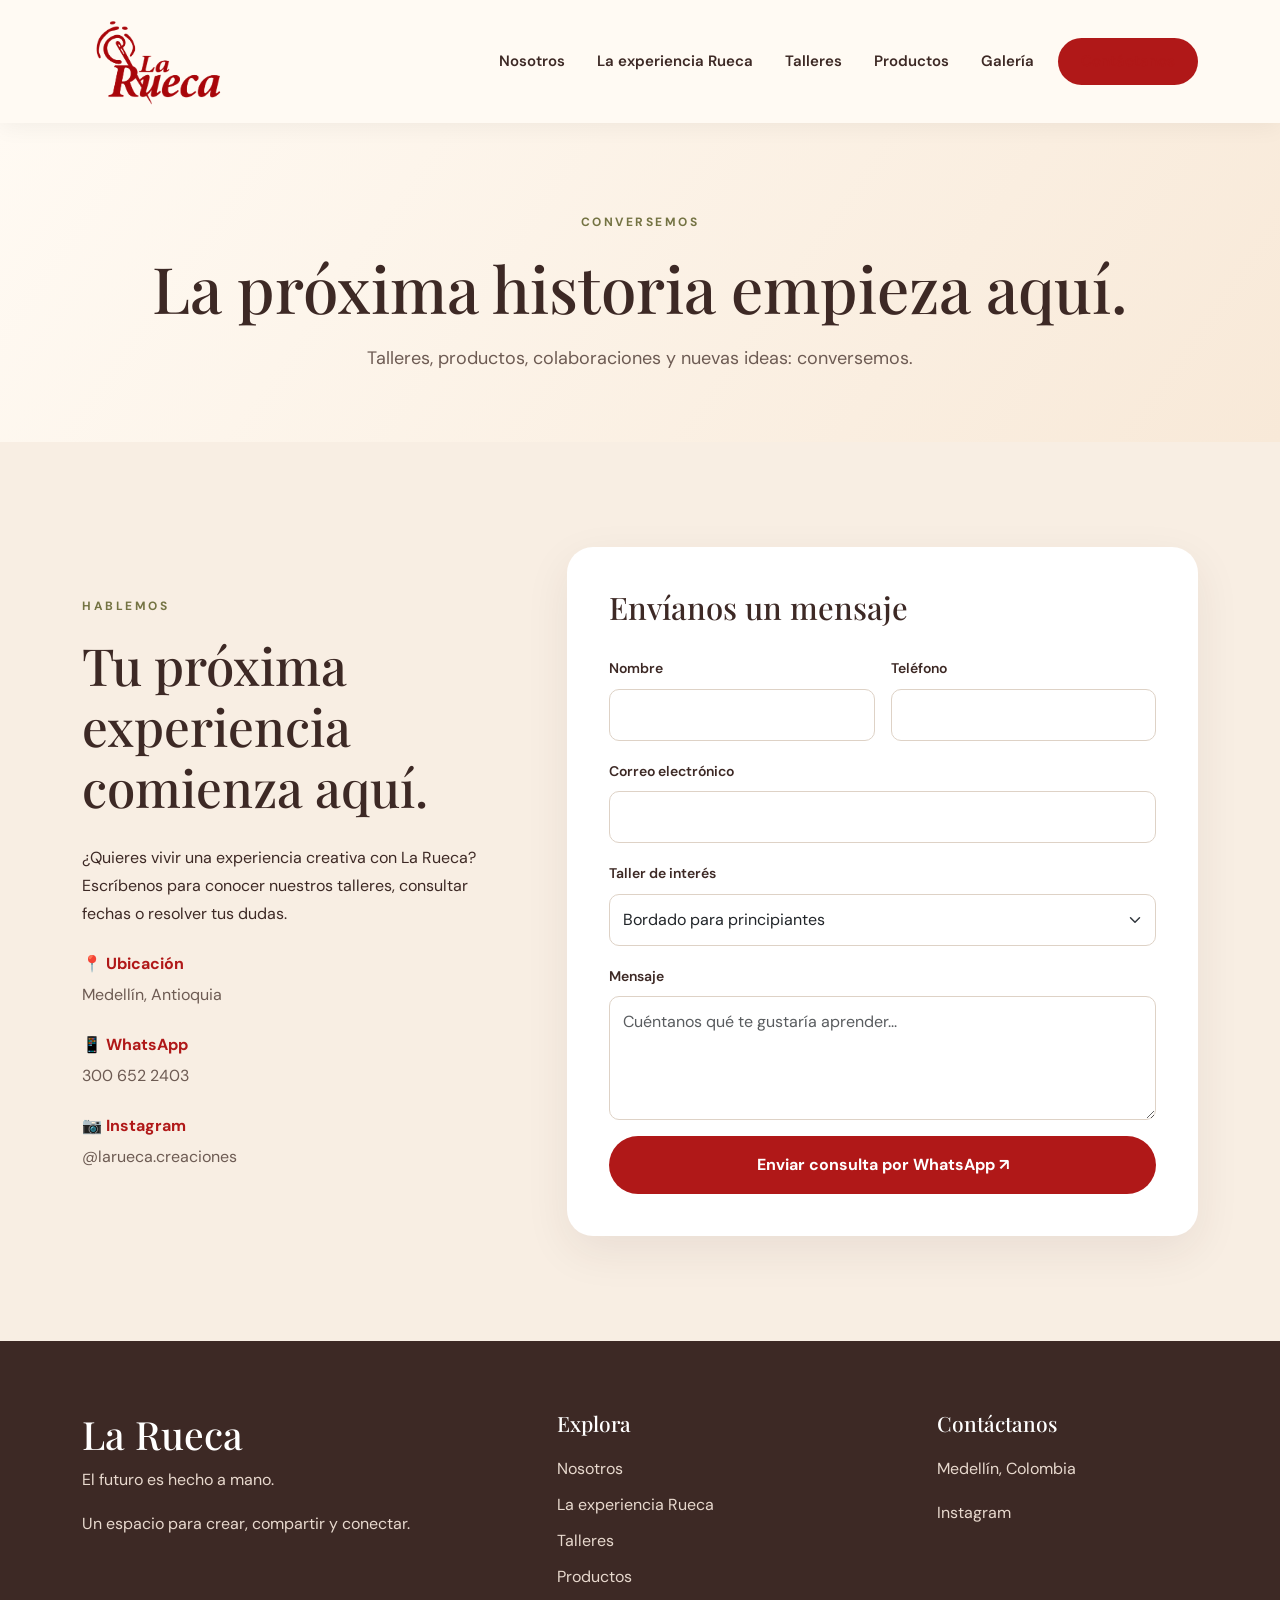
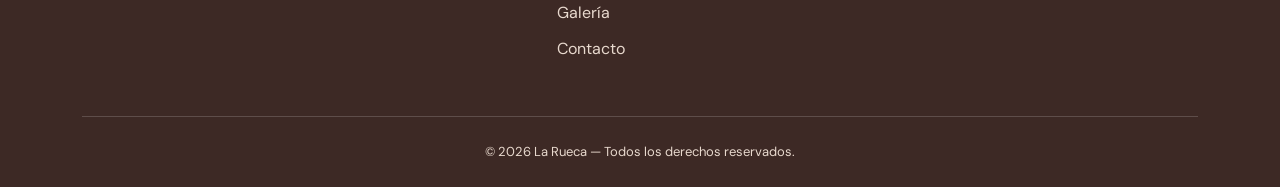
==== contacto.html @ 6c9e0514 "Crear estructura multipagina de La Rueca" ====
<!DOCTYPE html>
<html lang="es"><head><meta charset="UTF-8"><meta name="viewport" content="width=device-width, initial-scale=1.0"><meta name="description" content="Habla con La Rueca por WhatsApp o consulta talleres, encargos y alianzas."><title>La Rueca | Contacto</title><link href="https://cdn.jsdelivr.net/npm/bootstrap@5.3.3/dist/css/bootstrap.min.css" rel="stylesheet"><link href="https://fonts.googleapis.com/css2?family=DM+Sans:wght@400;500;600;700&family=Playfair+Display:wght@500;600;700&display=swap" rel="stylesheet"><link rel="stylesheet" href="css/estilos.css?v=7"></head><body><nav class="navbar navbar-expand-lg navbar-light sticky-top">
<div class="container">
<a class="navbar-brand" href="index.html">
<img alt="La Rueca" class="logo" src="img/logo-la-rueca.png"/>
</a>
<button aria-controls="menuPrincipal" aria-expanded="false" aria-label="Abrir menú" class="navbar-toggler" data-bs-target="#menuPrincipal" data-bs-toggle="collapse" type="button">
<span class="navbar-toggler-icon"></span>
</button>
<div class="collapse navbar-collapse" id="menuPrincipal">
<ul class="navbar-nav ms-auto align-items-lg-center gap-lg-3">
<li class="nav-item"><a class="nav-link" href="nosotros.html">Nosotros</a></li>
<li class="nav-item"><a class="nav-link" href="experiencia.html">La experiencia Rueca</a></li>
<li class="nav-item"><a class="nav-link" href="talleres.html">Talleres</a></li>
<li class="nav-item"><a class="nav-link" href="productos.html">Productos</a></li><li class="nav-item"><a class="nav-link" href="galeria.html">Galería</a></li>
<li class="nav-item"><a aria-current="page" class="nav-link btn-menu" href="contacto.html">Contáctanos</a></li>
</ul>
</div>
</div>
</nav><main><section class="pagina-hero"><div class="container"><span class="etiqueta">CONVERSEMOS</span><h1>La próxima historia empieza aquí.</h1><p>Talleres, productos, colaboraciones y nuevas ideas: conversemos.</p></div></section><section class="seccion fondo-crema" id="contacto">
<div class="container">
<div class="row g-5 align-items-center">
<div class="col-lg-5">
<span class="etiqueta">HABLEMOS</span>
<h2 class="titulo-seccion">Tu próxima experiencia comienza aquí.</h2>
<p>
              ¿Quieres vivir una experiencia creativa con La Rueca?
              Escríbenos para conocer nuestros talleres,
              consultar fechas o resolver tus dudas.
            </p>
<div class="detalle-contacto">
<strong>📍 Ubicación</strong>
<span>Medellín, Antioquia</span>
</div>
<div class="detalle-contacto">
<strong>📱 WhatsApp</strong>
<span>300 652 2403</span>
</div>
<div class="detalle-contacto">
<strong>📷 Instagram</strong>
<a href="https://www.instagram.com/larueca.creaciones/" rel="noopener noreferrer" target="_blank">
                @larueca.creaciones
              </a>
</div>
</div>
<div class="col-lg-7">
<div class="tarjeta-contacto">
<h3>Envíanos un mensaje</h3>
<form id="formulario-contacto">
<div class="row g-3">
<div class="col-md-6">
<label class="form-label" for="nombre">Nombre</label>
<input class="form-control" id="nombre" required="" type="text"/>
</div>
<div class="col-md-6">
<label class="form-label" for="telefono">Teléfono</label>
<input class="form-control" id="telefono" required="" type="tel"/>
</div>
<div class="col-12">
<label class="form-label" for="correo">Correo electrónico</label>
<input class="form-control" id="correo" type="email"/>
</div>
<div class="col-12">
<label class="form-label" for="servicio">Taller de interés</label>
<select class="form-select" id="servicio">
<option>Bordado para principiantes</option><option>Alianza con espacio cultural</option><option>Encargo personalizado</option><option>Consulta de productos</option>
<option>Bordado floral</option>
<option>Personalización de prendas</option>
<option>Taller creativo entre amigas</option>
<option>Taller privado</option>
<option>Talleres para empresas</option>
</select>
</div>
<div class="col-12">
<label class="form-label" for="mensaje">Mensaje</label>
<textarea class="form-control" id="mensaje" placeholder="Cuéntanos qué te gustaría aprender..." rows="4"></textarea>
</div>
<div class="col-12">
<button class="boton w-100" type="submit">
                      Enviar consulta por WhatsApp ↗
                    </button>
</div>
</div>
</form>
</div>
</div>
</div>
</div>
</section></main><footer class="pie-pagina">
<div class="container">
<div class="row g-4 align-items-start">
<div class="col-md-5">
<h3>La Rueca</h3>
<p>El futuro es hecho a mano.</p>
<p>Un espacio para crear, compartir y conectar.</p>
</div>
<div class="col-md-4">
<h4>Explora</h4>
<a href="nosotros.html">Nosotros</a>
<a href="experiencia.html">La experiencia Rueca</a>
<a href="talleres.html">Talleres</a>
<a href="productos.html">Productos</a>
<a href="galeria.html">Galería</a>
<a href="contacto.html">Contacto</a>
</div>
<div class="col-md-3">
<h4>Contáctanos</h4>
<p>Medellín, Colombia</p>
<a href="https://www.instagram.com/larueca.creaciones/" rel="noopener noreferrer" target="_blank">Instagram</a>
</div>
</div>
<div class="footer-inferior">
        © 2026 La Rueca — Todos los derechos reservados.
      </div>
</div>
</footer><script src="https://cdn.jsdelivr.net/npm/bootstrap@5.3.3/dist/js/bootstrap.bundle.min.js"></script><script src="js/main.js"></script><script src="jv/eventos.js"></script></body></html>
---- css/estilos.css ----
/* =====================================
   LA RUECA
===================================== */

:root {
  --rojo: #b01818;
  --crema: #f4e2ca;
  --oliva: #747343;
  --fondo: #fffaf3;
  --texto: #3d2925;
  --blanco: #ffffff;
  --borde: #eadfd4;
  --sombra: 0 15px 45px rgba(61,41,37,.08);
}

* { box-sizing: border-box; }

html {
  scroll-behavior: smooth;
  scroll-padding-top: 100px;
}

body {
  margin: 0;
  background: var(--fondo);
  color: var(--texto);
  font-family: 'DM Sans', sans-serif;
  line-height: 1.75;
}

h1, h2, h3, h4 {
  font-family: 'Playfair Display', Georgia, serif;
}

img {
  max-width: 100%;
  height: auto;
}

a { text-decoration: none; }

.seccion { padding: 105px 0; }
.fondo-crema { background: #f8eee3; }

.etiqueta {
  display: inline-block;
  margin-bottom: 18px;
  color: var(--oliva);
  font-size: 12px;
  font-weight: 700;
  letter-spacing: 2.5px;
}

.titulo-seccion {
  color: var(--texto);
  font-size: clamp(34px, 4vw, 52px);
  line-height: 1.2;
  margin-bottom: 25px;
}

.encabezado-seccion {
  max-width: 700px;
  margin: 0 auto 55px;
}

.encabezado-seccion p {
  color: #74665c;
  font-size: 17px;
}

/* MENÚ */

.navbar {
  background: rgba(255,250,243,.97);
  backdrop-filter: blur(15px);
  box-shadow: 0 4px 22px rgba(0,0,0,.05);
  padding: 13px 0;
}

.logo { width: 145px; }

.navbar .nav-link {
  font-size: 15px;
  font-weight: 600;
  color: var(--texto);
}

.navbar .nav-link:hover {
  color: var(--rojo);
}

.navbar .btn-menu {
  background: var(--rojo);
  color: white;
  border-radius: 50px;
  padding: 10px 23px !important;
  text-align: center;
}

.navbar .btn-menu:hover {
  background: var(--oliva);
  color: white;
}

/* BOTONES */

.boton {
  display: inline-block;
  border: none;
  background: var(--rojo);
  color: white;
  font-weight: 700;
  padding: 15px 29px;
  border-radius: 50px;
  cursor: pointer;
  transition: .3s ease;
}

.boton:hover {
  background: var(--oliva);
  color: white;
  transform: translateY(-3px);
  box-shadow: var(--sombra);
}

.boton-secundario {
  display: inline-block;
  border: 1px solid var(--rojo);
  color: var(--rojo);
  border-radius: 50px;
  padding: 14px 28px;
  font-weight: 700;
  transition: .3s ease;
}

.boton-secundario:hover {
  background: var(--rojo);
  color: white;
}

/* PORTADA */

.hero {
  padding: 85px 0 100px;
  min-height: 650px;
  background: linear-gradient(125deg, #fffaf3, #f8e9d8);
  overflow: hidden;
}

.hero h1 {
  font-size: clamp(46px, 5.5vw, 76px);
  font-weight: 700;
  line-height: 1.1;
  margin-bottom: 23px;
}

.hero h1 em {
  color: var(--rojo);
  font-style: normal;
}

.hero h2 {
  color: #8f1d2c;
  font-family: 'DM Sans', sans-serif;
  font-size: 21px;
  font-weight: 700;
  margin-bottom: 22px;
}

.hero .descripcion {
  max-width: 540px;
  font-size: 18px;
  color: #6d5b53;
  margin-bottom: 32px;
}

.hero-foto { position: relative; }

.hero-foto > img {
  width: 100%;
  height: 490px;
  object-fit: cover;
  border-radius: 40px 130px 40px 40px;
  box-shadow: var(--sombra);
}

/* Sello flotante elegante */

.sello-flotante {
  position: absolute;
  bottom: 25px;
  left: -25px;
  background: white;
  display: flex;
  align-items: center;
  gap: 10px;
  border-radius: 18px;
  padding: 14px 22px;
  box-shadow: 0 10px 30px rgba(61, 41, 37, 0.12);
}

/* Aguja original de La Rueca */

.sello-flotante .aguja-logo {
  width: 54px;
  height: 54px;
  object-fit: contain;
  flex-shrink: 0;
}

/* Textos */

.sello-flotante strong {
  display: block;
  font-size: 15px;
  font-weight: 600;
  color: #3d2925;
}

.sello-flotante small {
  display: block;
  font-size: 12px;
  color: #887b70;
  margin-top: 2px;
}

/* NOSOTROS */

.nosotros { background: white; }

.imagen-seccion img {
  width: 100%;
  height: 520px;
  object-fit: cover;
  border-radius: 30px;
  box-shadow: var(--sombra);
}

.nosotros p {
  color: #6d5b53;
  font-size: 16px;
  margin-bottom: 16px;
}

/* SERVICIOS - MEDICLOUD */

.tarjeta-servicio {
  background: white;
  padding: 42px 32px;
  border-radius: 24px;
  border: 1px solid var(--borde);
  box-shadow: 0 6px 25px rgba(61,41,37,.035);
  height: 100%;
  transition: .3s ease;
}

.tarjeta-servicio:hover {
  transform: translateY(-8px);
  box-shadow: var(--sombra);
}

.icono-servicio {
  display: flex;
  align-items: center;
  justify-content: center;
  width: 85px;
  height: 85px;
  border-radius: 22px;
  background: #f8eee3;
  font-size: 39px;
  margin-bottom: 28px;
}

.tarjeta-servicio h3 {
  font-size: 27px;
  margin-bottom: 18px;
  color: var(--texto);
}

.tarjeta-servicio p {
  color: #74665c;
  margin: 0;
}

/* TALLERES - TARJETAS */

.tarjeta-taller {
  overflow: hidden;
  background: white;
  border-radius: 22px;
  border: 1px solid var(--borde);
  height: 100%;
  box-shadow: 0 7px 25px rgba(61,41,37,.06);
  transition: .3s ease;
}

.tarjeta-taller:hover {
  transform: translateY(-7px);
  box-shadow: var(--sombra);
}

.tarjeta-taller > img {
  width: 100%;
  height: 235px;
  object-fit: cover;
  transition: transform .45s ease;
}

.tarjeta-taller:hover > img {
  transform: scale(1.045);
}

.tarjeta-cuerpo { padding: 27px; }

.tipo-taller {
  color: var(--oliva);
  font-size: 11px;
  font-weight: 700;
  letter-spacing: 2px;
}

.tarjeta-cuerpo h3 {
  font-size: 25px;
  line-height: 1.3;
  margin-top: 12px;
}

.tarjeta-cuerpo p {
  color: #786c62;
  min-height: 80px;
}

.tarjeta-cuerpo a {
  color: var(--rojo);
  font-weight: 700;
}

.tarjeta-cuerpo a:hover {
  color: var(--oliva);
}

/* UPCOMING EVENTS - TIYA */

.eventos-contenedor {
  max-width: 1000px;
  margin: auto;
}

.evento {
  display: grid;
  grid-template-columns: 110px 170px 1fr auto;
  align-items: center;
  gap: 25px;
  padding: 22px;
  margin-bottom: 23px;
  background: white;
  border-radius: 22px;
  box-shadow: 0 7px 25px rgba(61,41,37,.06);
  border: 1px solid var(--borde);
  transition: .3s ease;
}

.evento:hover {
  transform: translateY(-4px);
  box-shadow: var(--sombra);
}

.evento-fecha {
  background: var(--rojo);
  color: white;
  border-radius: 17px;
  text-align: center;
  padding: 15px 8px;
}

.evento-dia {
  display: block;
  font-size: 36px;
  font-weight: 700;
  line-height: 1.2;
}

.evento-mes {
  font-size: 13px;
  font-weight: 700;
  letter-spacing: 1px;
  text-transform: uppercase;
}

.evento-imagen {
  width: 170px;
  height: 130px;
  object-fit: cover;
  border-radius: 15px;
}

.evento-detalles h3 {
  font-size: 25px;
  margin-bottom: 10px;
}

.evento-detalles p {
  color: #786c62;
  margin: 0;
  font-size: 14px;
}

.evento-etiqueta {
  display: inline-block;
  background: #f4e2ca;
  color: var(--texto);
  border-radius: 30px;
  font-size: 11px;
  font-weight: 700;
  padding: 5px 12px;
  margin-bottom: 9px;
}

.evento-boton { white-space: nowrap; }

.sin-eventos {
  padding: 55px 30px;
  border-radius: 22px;
  text-align: center;
  background: white;
  border: 1px solid var(--borde);
}

.sin-eventos h3 { font-size: 30px; }
.sin-eventos p { color: #786c62; }

/* CONTACTO */

.detalle-contacto {
  display: flex;
  flex-direction: column;
  margin: 22px 0;
  gap: 3px;
}

.detalle-contacto strong {
  color: var(--rojo);
}

.detalle-contacto span,
.detalle-contacto a {
  color: #6d5b53;
}

.tarjeta-contacto {
  padding: 42px;
  background: white;
  border-radius: 26px;
  box-shadow: var(--sombra);
}

.tarjeta-contacto h3 {
  font-size: 31px;
  margin-bottom: 28px;
}

.form-label {
  font-weight: 600;
  font-size: 14px;
}

.form-control,
.form-select {
  padding: 13px;
  border-radius: 10px;
  border: 1px solid #ded2c6;
}

.form-control:focus,
.form-select:focus {
  box-shadow: 0 0 0 3px rgba(116,115,67,.15);
  border-color: var(--oliva);
}

/* PIE DE PÁGINA */

.pie-pagina {
  padding: 70px 0 24px;
  background: var(--texto);
  color: white;
}

.pie-pagina h3 {
  font-size: 39px;
}

.pie-pagina h4 {
  font-size: 21px;
  margin-bottom: 18px;
}

.pie-pagina p,
.pie-pagina a {
  color: #e8d9ce;
}

.pie-pagina a {
  display: block;
  margin-bottom: 8px;
}

.pie-pagina a:hover {
  color: white;
}

.footer-inferior {
  border-top: 1px solid rgba(255,255,255,.17);
  margin-top: 45px;
  padding-top: 24px;
  text-align: center;
  color: #e8d9ce;
  font-size: 13px;
}

/* RESPONSIVE */

@media (max-width: 991px) {
  .seccion { padding: 70px 0; }
  .hero { padding: 65px 0; }
  .hero-foto > img { height: 400px; }
  .sello-flotante { left: 10px; }

  .evento {
    grid-template-columns: 95px 140px 1fr;
  }

  .evento-imagen {
    width: 140px;
    height: 110px;
  }

  .evento-boton {
    grid-column: 3;
    justify-self: start;
  }
}

@media (max-width: 767px) {
  .seccion { padding: 55px 0; }

  .hero h1 { font-size: 45px; }
  .hero-foto > img { height: 340px; }

  .imagen-seccion img { height: 350px; }

  .evento {
    grid-template-columns: 85px 1fr;
    gap: 15px;
  }

  .evento-fecha {
    align-self: start;
  }

  .evento-imagen {
    width: 100%;
    height: 155px;
  }

  .evento-detalles,
  .evento-boton {
    grid-column: 1 / -1;
  }
  .tarjeta-contacto { padding: 25px; }
}

@media (prefers-reduced-motion: reduce) {
  *, *::before, *::after {
    scroll-behavior: auto !important;
    transition-duration: .01ms !important;
  }
}

/* ==========================================
   GALERÍA PREMIUM - LA RUECA
   Imagen central y fotos laterales visibles
========================================== */

.galeria-premium {
  width: 100%;
  max-width: 1120px;
  margin: 0 auto;
}

.galeria-premium .galeria-swiper {
  width: 100%;
  overflow: hidden;
  padding: 24px 0 40px;
}

.galeria-premium .galeria-swiper .swiper-slide {
  height: 390px;
  background: #f4e2ca;
  border-radius: 24px;
  overflow: hidden;
  opacity: .55;
  transform: scale(.88);
  transition: transform .55s ease, opacity .55s ease, box-shadow .55s ease;
}

.galeria-premium .galeria-swiper .swiper-slide img {
  display: block;
  width: 100%;
  height: 100%;
  object-fit: cover;
}

.galeria-premium .galeria-swiper .swiper-slide-active {
  opacity: 1;
  transform: scale(1);
  box-shadow: 0 15px 36px rgba(61,41,37,.15);
}

.galeria-premium .galeria-swiper .swiper-slide-prev,
.galeria-premium .galeria-swiper .swiper-slide-next {
  opacity: .7;
}

.galeria-premium .galeria-controles {
  display: flex;
  align-items: center;
  justify-content: center;
  gap: 20px;
  width: 100%;
  margin-top: 4px;
}

.galeria-premium .galeria-anterior,
.galeria-premium .galeria-siguiente {
  appearance: none;
  display: inline-flex;
  justify-content: center;
  align-items: center;
  width: 48px;
  height: 48px;
  padding: 0;
  flex-shrink: 0;
  border: 1px solid #eadfd4;
  border-radius: 50%;
  background: #fff;
  color: #b01818;
  font-family: inherit;
  font-size: 24px;
  line-height: 1;
  cursor: pointer;
  box-shadow: 0 5px 18px rgba(61,41,37,.08);
  transition: background .25s ease, color .25s ease, transform .25s ease;
}

.galeria-premium .galeria-anterior:hover,
.galeria-premium .galeria-siguiente:hover {
  color: #fff;
  background: #b01818;
  transform: translateY(-2px);
}

.galeria-premium .galeria-anterior:focus-visible,
.galeria-premium .galeria-siguiente:focus-visible {
  outline: 3px solid #b01818;
  outline-offset: 3px;
}

.galeria-premium .galeria-paginacion {
  position: static;
  display: flex;
  justify-content: center;
  align-items: center;
  gap: 6px;
  width: auto !important;
  margin: 0;
}

.galeria-premium .galeria-paginacion .swiper-pagination-bullet {
  width: 8px;
  height: 8px;
  margin: 0 !important;
  border-radius: 50%;
  background: #b01818;
  opacity: .3;
  transition: width .3s ease, opacity .3s ease;
}

.galeria-premium .galeria-paginacion .swiper-pagination-bullet-active {
  width: 24px;
  border-radius: 10px;
  opacity: 1;
}

@media (max-width: 991px) {
  .galeria-premium .galeria-swiper .swiper-slide { height: 330px; }
}

@media (max-width: 576px) {
  .galeria-premium .galeria-swiper .swiper-slide {
    height: 275px;
    border-radius: 18px;
  }
  .galeria-premium .galeria-swiper { padding: 16px 0 26px; }
  .galeria-premium .galeria-controles { gap: 14px; }
  .galeria-premium .galeria-anterior,
  .galeria-premium .galeria-siguiente { width: 42px; height: 42px; }
}

@media (prefers-reduced-motion: reduce) {
  .galeria-premium .galeria-swiper .swiper-slide { transition: none; }
}


/* LA RUECA 2.0 — páginas interiores: sin reemplazar estilos existentes */
.pagina-hero{padding:84px 0 68px;background:linear-gradient(125deg,#fffaf3,#f8e9d8);text-align:center;}
.pagina-hero h1{font-size:clamp(40px,5vw,66px);line-height:1.15;color:var(--texto);margin-bottom:18px;}
.pagina-hero p{max-width:730px;margin:0 auto;color:#6d5b53;font-size:18px;}
.navbar .nav-link[aria-current="page"]{color:var(--rojo);text-decoration:underline;text-underline-offset:7px;}
.accordion-button:not(.collapsed){background:#f8eee3;color:#3d2925;}
.accordion-button:focus{box-shadow:0 0 0 3px rgba(176,24,24,.18);}
:focus-visible{outline:3px solid #8f1d2c;outline-offset:3px;}
@media(max-width:767px){.pagina-hero{padding:56px 0 48px}.pagina-hero p{font-size:16px}}

/* Navegación La Rueca — siete páginas */
@media (min-width: 992px) and (max-width: 1199px) {
 .navbar .nav-link {font-size: 13px;}
 .navbar .btn-menu {padding: 9px 14px !important;}
 .navbar .navbar-nav {gap: .35rem !important;}
}
@media (max-width: 991px) {
 .navbar .navbar-nav {align-items: stretch !important; padding: 12px 0;}
 .navbar .nav-link {padding: 11px 12px;}
}
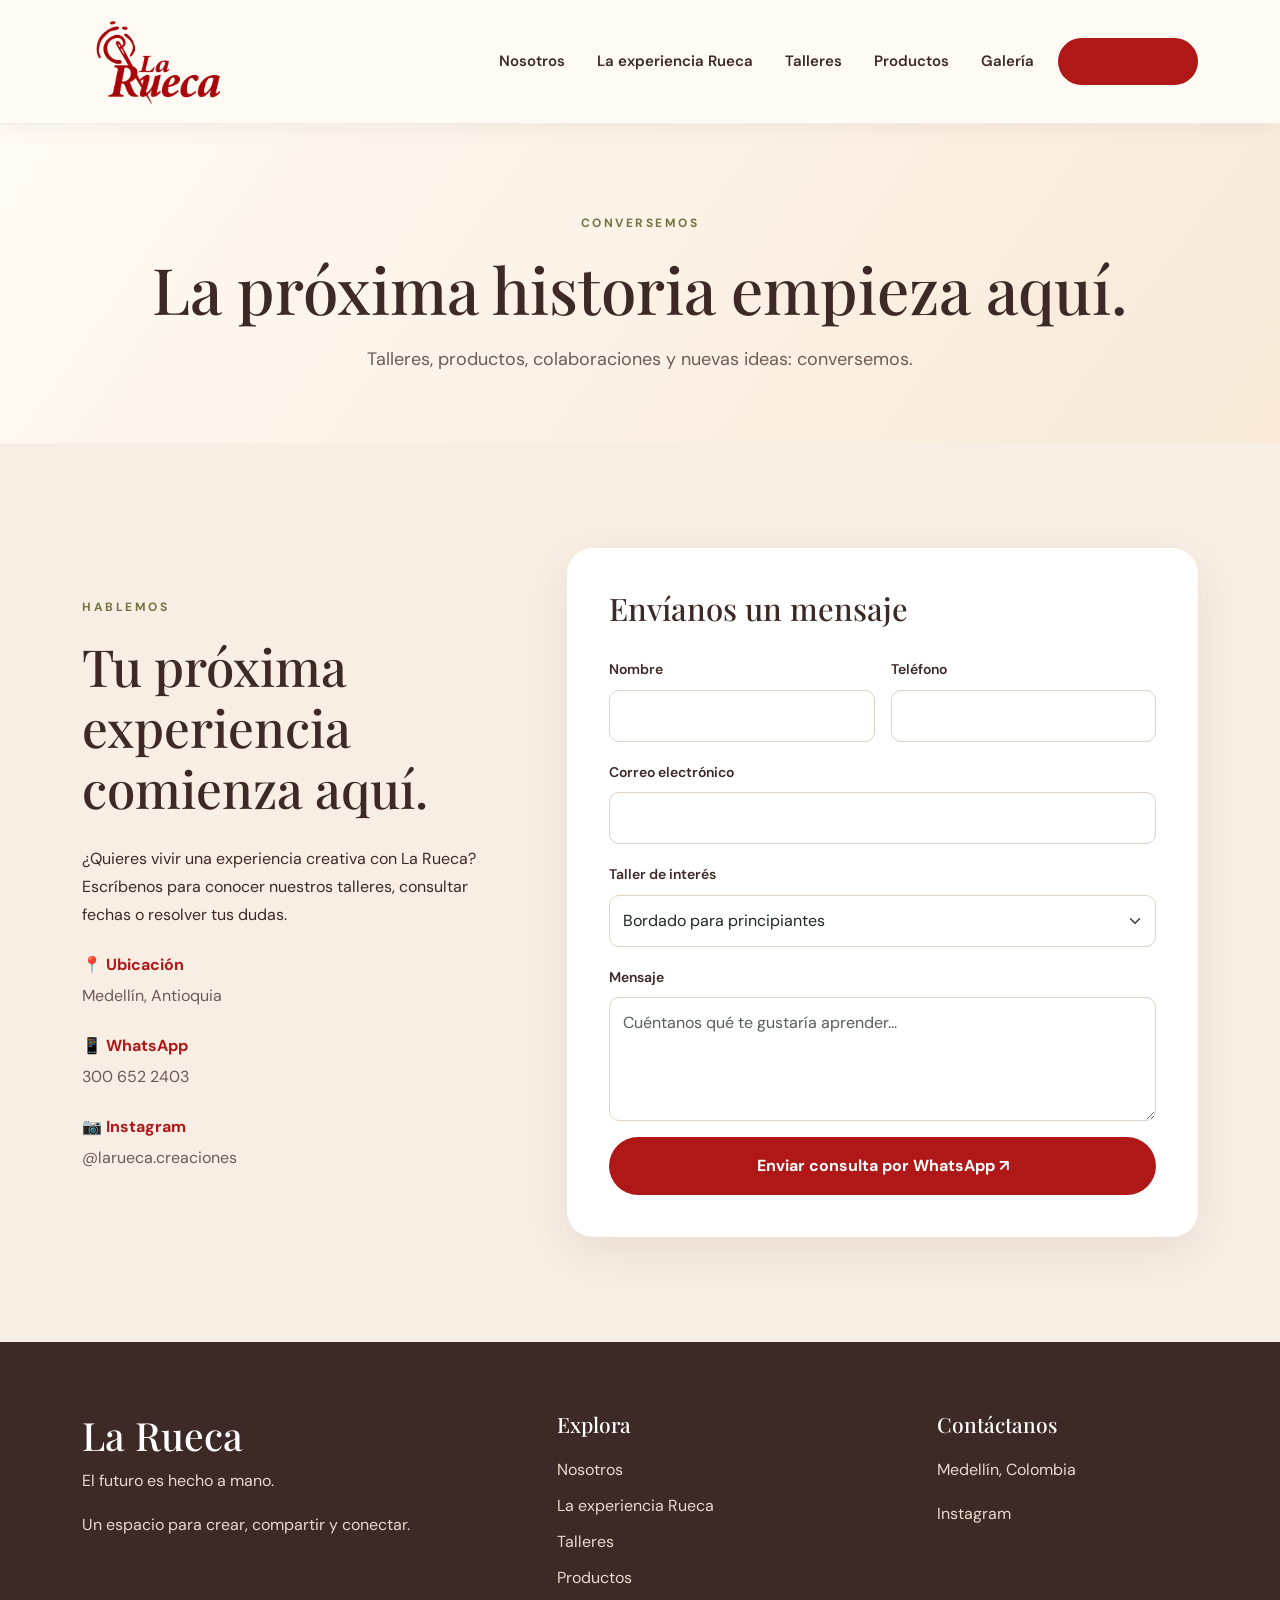
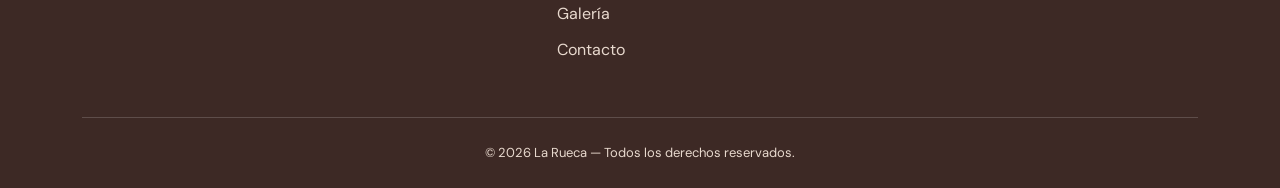
==== commit f1730dd4: "Refinar diseno y contenido de La Rueca" ====
--- a/contacto.html
+++ b/contacto.html
@@ -1,5 +1,5 @@
 <!DOCTYPE html>
-<html lang="es"><head><meta charset="UTF-8"><meta name="viewport" content="width=device-width, initial-scale=1.0"><meta name="description" content="Habla con La Rueca por WhatsApp o consulta talleres, encargos y alianzas."><title>La Rueca | Contacto</title><link href="https://cdn.jsdelivr.net/npm/bootstrap@5.3.3/dist/css/bootstrap.min.css" rel="stylesheet"><link href="https://fonts.googleapis.com/css2?family=DM+Sans:wght@400;500;600;700&family=Playfair+Display:wght@500;600;700&display=swap" rel="stylesheet"><link rel="stylesheet" href="css/estilos.css?v=7"></head><body><nav class="navbar navbar-expand-lg navbar-light sticky-top">
+<html lang="es"><head><meta charset="UTF-8"><meta name="viewport" content="width=device-width, initial-scale=1.0"><meta name="description" content="Habla con La Rueca por WhatsApp o consulta talleres, encargos y alianzas."><title>La Rueca | Contacto</title><link href="https://cdn.jsdelivr.net/npm/bootstrap@5.3.3/dist/css/bootstrap.min.css" rel="stylesheet"><link href="https://fonts.googleapis.com/css2?family=DM+Sans:wght@400;500;600;700&family=Playfair+Display:wght@500;600;700&display=swap" rel="stylesheet"><link rel="stylesheet" href="css/estilos.css?v=9"></head><body><nav class="navbar navbar-expand-lg navbar-light sticky-top">
 <div class="container">
 <a class="navbar-brand" href="index.html">
 <img alt="La Rueca" class="logo" src="img/logo-la-rueca.png"/>
--- a/css/estilos.css
+++ b/css/estilos.css
@@ -731,3 +731,92 @@
  .navbar .navbar-nav {align-items: stretch !important; padding: 12px 0;}
  .navbar .nav-link {padding: 11px 12px;}
 }
+
+
+/* =========================================================
+   LA RUECA 2.0 — INICIO PREMIUM | ETAPA 2
+   Mejora progresiva sin eliminar componentes anteriores.
+========================================================= */
+:root {
+  --vino: #8f1d2c;
+  --beige-suave: #f8eee3;
+  --sombra-premium: 0 20px 55px rgba(61,41,37,.10);
+}
+body { -webkit-font-smoothing: antialiased; }
+.navbar { border-bottom: 1px solid rgba(61,41,37,.06); }
+.navbar .nav-link { transition: color .2s ease; }
+.hero { position:relative; background: radial-gradient(ellipse at 94% 5%,rgba(244,226,202,.8),transparent 45%),linear-gradient(115deg,#fffaf3 24%,#f7e9db 100%); }
+.hero::before { content:""; position:absolute; left:0; top:18%; height:140px; width:6px; background:var(--vino); border-radius:0 9px 9px 0; opacity:.65; }
+.hero .etiqueta { color: var(--vino); }
+.hero h1 { letter-spacing: -.035em; max-width: 700px; }
+.hero h1 em { color:var(--vino); }
+.hero-foto > img { border-radius: 130px 28px 130px 28px; object-position:center; }
+.hero-foto::before { content:""; position:absolute; inset:22px -16px -16px 22px; border:1px solid rgba(143,29,44,.23); border-radius:130px 28px 130px 28px; z-index:0; pointer-events:none; }
+.hero-foto > img { position:relative; z-index:1; }
+.sello-flotante { z-index:2; border:1px solid rgba(61,41,37,.05); }
+.caminos-rueca { background:#fff; border-bottom:1px solid var(--borde); }
+.caminos-grid { display:grid; grid-template-columns:1.2fr 1fr 1fr; align-items:stretch; gap:0; }
+.caminos-intro { padding:32px 25px 32px 0; display:flex; flex-direction:column; justify-content:center; }
+.caminos-intro .etiqueta { margin-bottom:8px; font-size:10px; }
+.caminos-intro h2 {font-size:clamp(22px,2vw,30px);line-height:1.22;margin:0;}
+.caminos-intro h2 em {font-style:italic;color:var(--vino);}
+.camino-enlace {display:flex;align-items:center;gap:13px;padding:30px 20px;border-left:1px solid var(--borde);color:var(--texto);transition:background .25s ease;}
+.camino-enlace:hover {background:#fcf5ed;color:var(--texto);}
+.camino-icono {display:grid;place-items:center;flex:0 0 50px;width:50px;height:50px;border-radius:15px;background:#f8eee3;font-size:24px;}
+.camino-enlace strong {display:block;font-size:15px;line-height:1.3;}
+.camino-enlace small {display:block;color:#7d6b60;font-size:12px;margin-top:4px;line-height:1.5;}
+.camino-flecha {margin-left:auto;color:var(--vino);font-size:22px;transition:transform .2s ease;}
+.camino-enlace:hover .camino-flecha {transform:translate(3px,-3px);}
+.nosotros .imagen-seccion img { border-radius:130px 30px 30px 30px; }
+.tarjeta-servicio {position:relative;overflow:hidden;}
+.tarjeta-servicio::after {content:"";position:absolute;left:28px;right:28px;bottom:0;height:3px;background:var(--vino);transform:scaleX(0);transform-origin:left;transition:transform .35s ease;}
+.tarjeta-servicio:hover::after {transform:scaleX(1);}
+.productos-vitrina {background:#fff;}
+.productos-vitrina .titulo-seccion em {font-style:italic;color:var(--vino);}
+.productos-intro {max-width:680px;color:#74665c;font-size:16px;}
+.producto-portada {min-height:300px;display:flex;flex-direction:column;align-items:flex-start;gap:10px;padding:30px 28px;border-radius:24px;border:1px solid rgba(61,41,37,.07);color:var(--texto);transition:transform .3s ease,box-shadow .3s ease;}
+.producto-portada:hover {transform:translateY(-7px);box-shadow:var(--sombra-premium);color:var(--texto);}
+.producto-insumos {background:#f9eede;}
+.producto-merch {background:#f4e5df;}
+.producto-encargos {background:#edf0e4;}
+.producto-simbolo {height:66px;width:66px;border-radius:20px;background:rgba(255,255,255,.72);display:grid;place-items:center;font-size:34px;margin-bottom:9px;}
+.producto-etiqueta {font-family:'DM Sans',sans-serif;color:var(--vino);font-size:10px;font-weight:700;letter-spacing:1.65px;}
+.producto-portada strong {font-family:'Playfair Display',Georgia,serif;font-size:30px;line-height:1.16;font-weight:600;}
+.producto-portada > span:not(.producto-simbolo):not(.producto-etiqueta):not(.producto-ir) {font-size:14px;line-height:1.6;color:#655a52;}
+.producto-ir {margin-top:auto;padding-top:13px;font-size:13px;font-weight:700;color:var(--vino);}
+.galeria-ver-mas {padding-top:30px;}
+.tarjeta-taller,.tarjeta-servicio {will-change:transform;}
+@media(max-width:991px){.caminos-grid {grid-template-columns:1fr 1fr;}.caminos-intro{grid-column:1/-1;padding:26px 0 12px;}.camino-enlace:first-of-type {border-left:0;}.camino-enlace{padding:20px 14px;}.hero-foto::before{inset:14px -8px -8px 14px;}}
+@media(max-width:575px){.hero::before{display:none}.hero-foto > img{border-radius:75px 20px 75px 20px}.hero-foto::before{border-radius:75px 20px 75px 20px}.caminos-grid{grid-template-columns:1fr}.caminos-intro{grid-column:auto}.camino-enlace{border-left:0;border-top:1px solid var(--borde);padding:20px 0}.producto-portada{min-height:255px}.sello-flotante{left:8px;padding:10px 13px}}
+@media(prefers-reduced-motion:reduce){.camino-enlace,.camino-flecha,.producto-portada,.tarjeta-servicio::after{transition:none!important}}
+
+
+/* =========================================
+   ETAPA 3 — DISEÑO EDITORIAL SIN EMOJIS REPETIDOS
+   Mantiene la paleta, tipografía y tarjetas originales.
+========================================= */
+.camino-icono, .icono-servicio, .producto-simbolo {
+  font-family: 'Playfair Display', Georgia, serif;
+  font-weight: 600;
+  color: var(--vino, #8f1d2c);
+  letter-spacing: -.045em;
+  font-variant-numeric: lining-nums;
+}
+.camino-icono { font-size: 21px; border-radius: 50%; background: #f8eee3; }
+.icono-servicio {
+  font-size: 30px;
+  width: 72px; height: 72px; border-radius: 50%;
+  background: #f9f0e7; border: 1px solid #eee0d5;
+}
+.producto-simbolo {
+  width: 56px; height: 56px; font-size: 23px;
+  border-radius: 50%; border: 1px solid rgba(143,29,44,.13);
+}
+/* Estas tarjetas usan numeración, no emoticonos ni íconos repetidos */
+.experiencia-editorial { background: #fff; }
+.experiencia-editorial p { color: #6d5b53; font-size: 16px; }
+.experiencia-editorial .imagen-seccion img { height: 470px; object-position: center; }
+.productos-vitrina .producto-portada { gap: 13px; }
+@media (max-width: 767px) {
+  .experiencia-editorial .imagen-seccion img { height: 330px; }
+}
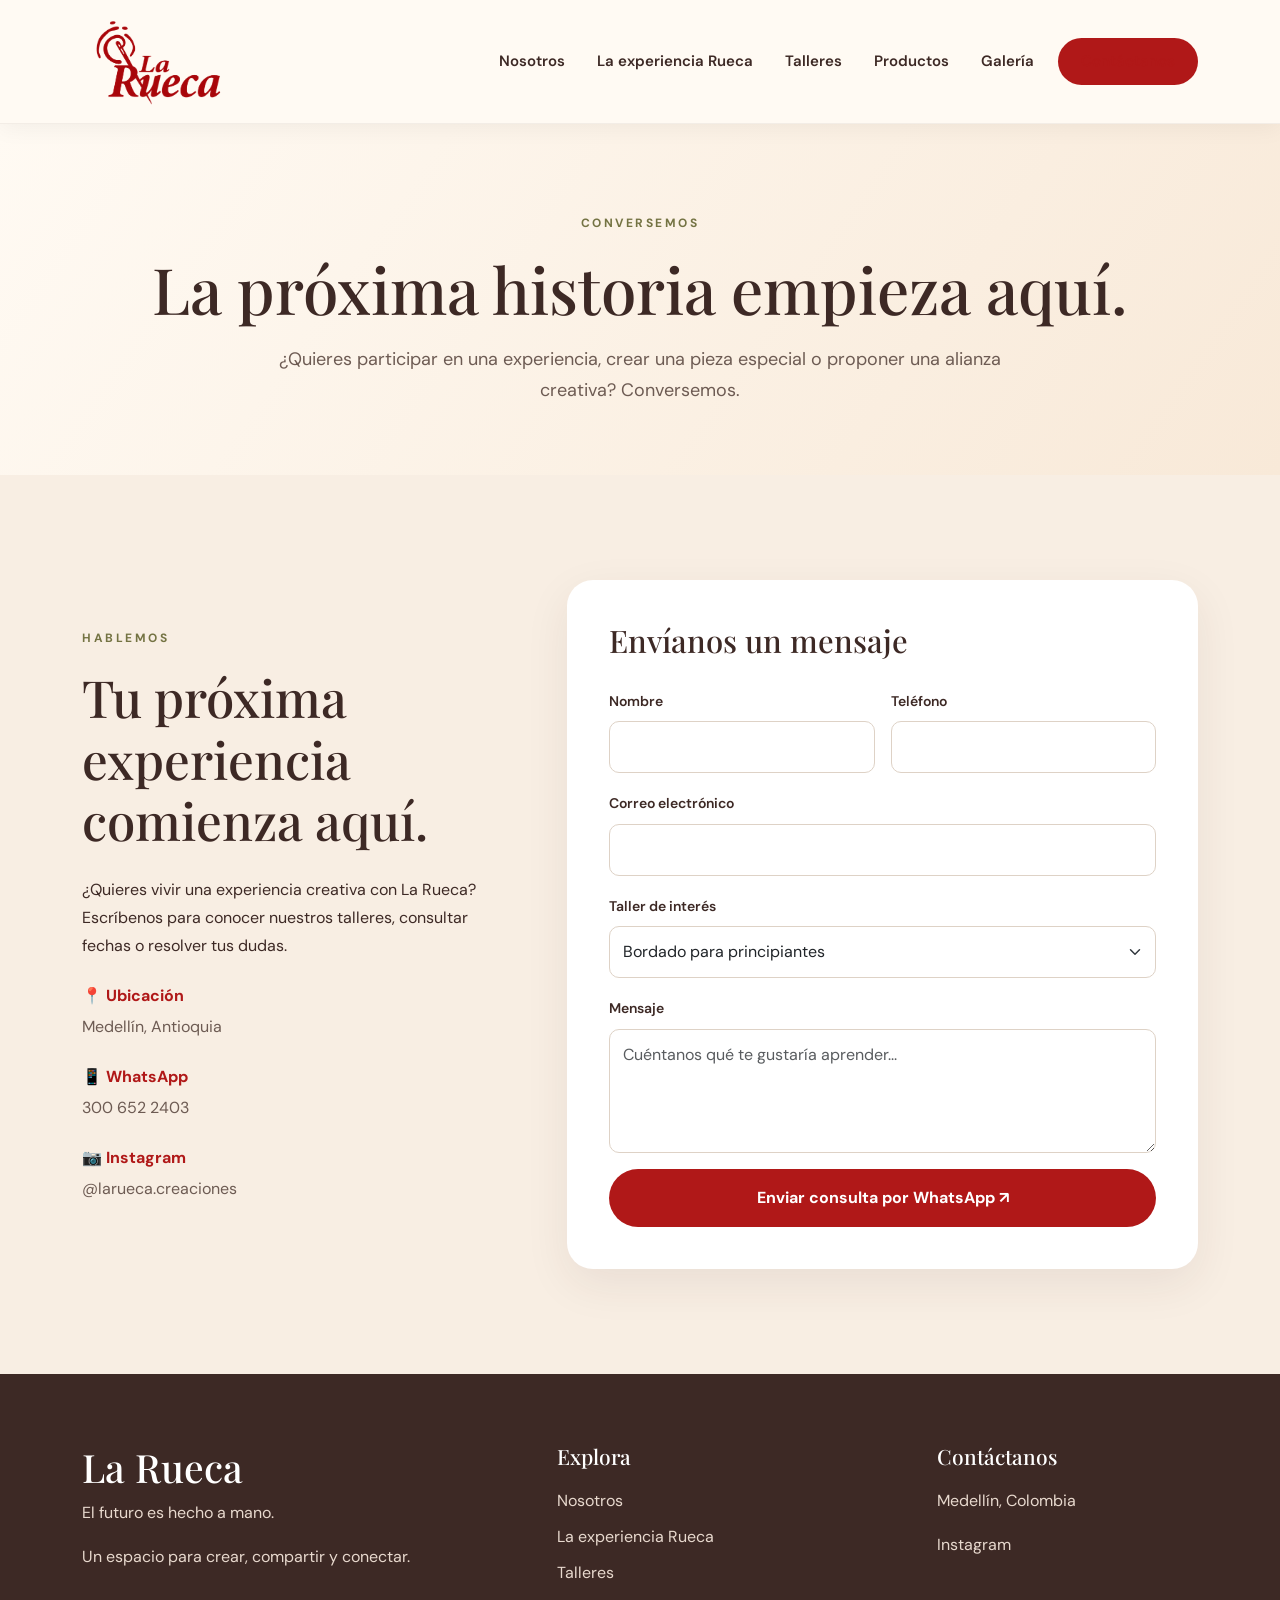
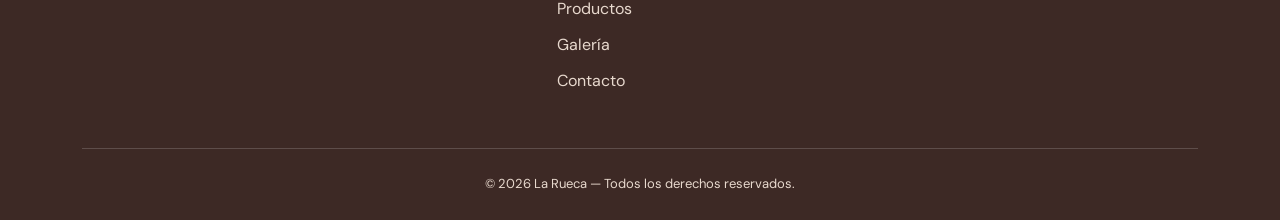
==== commit 8ea3d96f: "La Rueca 2.0 - cambios finales aprobados por Diana" ====
--- a/contacto.html
+++ b/contacto.html
@@ -1,5 +1,6 @@
 <!DOCTYPE html>
-<html lang="es"><head><meta charset="UTF-8"><meta name="viewport" content="width=device-width, initial-scale=1.0"><meta name="description" content="Habla con La Rueca por WhatsApp o consulta talleres, encargos y alianzas."><title>La Rueca | Contacto</title><link href="https://cdn.jsdelivr.net/npm/bootstrap@5.3.3/dist/css/bootstrap.min.css" rel="stylesheet"><link href="https://fonts.googleapis.com/css2?family=DM+Sans:wght@400;500;600;700&family=Playfair+Display:wght@500;600;700&display=swap" rel="stylesheet"><link rel="stylesheet" href="css/estilos.css?v=9"></head><body><nav class="navbar navbar-expand-lg navbar-light sticky-top">
+
+<html lang="es"><head><meta charset="utf-8"/><meta content="width=device-width, initial-scale=1.0" name="viewport"/><meta content="Habla con La Rueca por WhatsApp o consulta talleres, encargos y alianzas." name="description"/><title>La Rueca | Contacto</title><link href="https://cdn.jsdelivr.net/npm/bootstrap@5.3.3/dist/css/bootstrap.min.css" rel="stylesheet"/><link href="https://fonts.googleapis.com/css2?family=DM+Sans:wght@400;500;600;700&amp;family=Playfair+Display:wght@500;600;700&amp;display=swap" rel="stylesheet"/><link href="css/estilos.css?v=11" rel="stylesheet"/></head><body><nav class="navbar navbar-expand-lg navbar-light sticky-top">
 <div class="container">
 <a class="navbar-brand" href="index.html">
 <img alt="La Rueca" class="logo" src="img/logo-la-rueca.png"/>
@@ -17,7 +18,7 @@
 </ul>
 </div>
 </div>
-</nav><main><section class="pagina-hero"><div class="container"><span class="etiqueta">CONVERSEMOS</span><h1>La próxima historia empieza aquí.</h1><p>Talleres, productos, colaboraciones y nuevas ideas: conversemos.</p></div></section><section class="seccion fondo-crema" id="contacto">
+</nav><main><section class="pagina-hero"><div class="container"><span class="etiqueta">CONVERSEMOS</span><h1>La próxima historia empieza aquí.</h1><p>¿Quieres participar en una experiencia, crear una pieza especial o proponer una alianza creativa? Conversemos.</p></div></section><section class="seccion fondo-crema" id="contacto">
 <div class="container">
 <div class="row g-5 align-items-center">
 <div class="col-lg-5">
--- a/css/estilos.css
+++ b/css/estilos.css
@@ -820,3 +820,55 @@
 @media (max-width: 767px) {
   .experiencia-editorial .imagen-seccion img { height: 330px; }
 }
+
+/* =======================================================
+   LA RUECA 2.0 — ARQUITECTURA EDITORIAL MULTIPÁGINA
+   Inicio descubre / interiores profundizan: no se pierde contenido.
+======================================================= */
+.intro-corto { color:#736259; font-size:17px; max-width:680px; }
+.inicio-resumen .imagen-seccion img { height:430px; object-position:center; }
+.inicio-resumen p { max-width:560px; }
+.inicio-experiencia .titulo-seccion { margin-bottom:10px; }
+.beneficio-resumen { display:flex; flex-direction:column; gap:10px; height:100%; min-height:168px; padding:26px 28px; border:1px solid var(--borde); background:#fff; border-radius:21px; color:var(--texto); transition:transform .25s ease,box-shadow .25s ease; }
+.beneficio-resumen:hover { transform:translateY(-4px); box-shadow:var(--sombra); color:var(--texto); }
+.beneficio-resumen > span { font-family:'Playfair Display',Georgia,serif; color:var(--vino); font-size:18px; }
+.beneficio-resumen strong { font-family:'Playfair Display',Georgia,serif; font-size:24px; font-weight:600; line-height:1.2; }
+.beneficio-resumen small { font-size:14px; color:#76665b; }
+.inicio-productos { background:#fff; }
+.foto-destacada { position:relative; display:block; border-radius:26px; overflow:hidden; min-height:360px; isolation:isolate; background:#eadfd4; }
+.foto-destacada:after { position:absolute; content:''; inset:0; z-index:0; background:linear-gradient(180deg,rgba(34,20,18,0) 30%,rgba(34,20,18,.76) 100%); }
+.foto-destacada > img { width:100%; height:360px; object-fit:cover; transition:transform .5s ease; }
+.foto-destacada:hover > img { transform:scale(1.045); }
+.foto-destacada-texto { position:absolute; z-index:1; left:30px; bottom:25px; right:25px; display:flex; flex-direction:column; gap:4px; color:white; }
+.foto-destacada-texto small { font-size:11px; letter-spacing:2px; font-weight:700; }
+.foto-destacada-texto strong { font-family:'Playfair Display',Georgia,serif; font-size:32px; line-height:1.2; }
+.foto-destacada-texto > span { font-weight:700; font-size:13px; margin-top:8px; }
+.inicio-galeria .mosaico-inicio { display:grid; grid-template-columns:1.18fr 1fr 1fr; gap:18px; }
+.mosaico-inicio a { display:block; border-radius:24px; overflow:hidden; height:310px; }
+.mosaico-inicio img { width:100%; height:100%; object-fit:cover; transition:transform .35s ease; }
+.mosaico-inicio a:hover img { transform:scale(1.05); }
+.inicio-cierre { padding:92px 0; background:linear-gradient(125deg,#fcf5ed,#f1dfcd); text-align:center; }
+.cierre-interior { max-width:780px; margin:0 auto; }
+.cierre-interior h2 { font-size:clamp(34px,4vw,58px); line-height:1.2; margin:0 0 20px; }
+.cierre-interior p { max-width:570px; color:#66574d; margin:0 auto 28px; font-size:17px; }
+.catalogo-imagen { width:calc(100% + 64px); max-width:none; margin:-42px -32px 28px; height:210px; object-fit:cover; display:block; }
+@media(max-width:767px){
+ .inicio-resumen .imagen-seccion img { height:330px; }
+ .inicio-galeria .mosaico-inicio {grid-template-columns:1fr 1fr;gap:12px;}
+ .mosaico-inicio a {height:215px;}
+ .mosaico-inicio a:first-child {grid-column:1/-1;height:290px;}
+ .foto-destacada,.foto-destacada > img {min-height:280px;height:280px;}
+ .foto-destacada-texto {left:22px;bottom:22px;}
+ .inicio-cierre {padding:65px 0;}
+}
+@media(prefers-reduced-motion:reduce){.beneficio-resumen,.foto-destacada img,.mosaico-inicio img{transition:none!important}}
+
+/* AJUSTES APROBADOS POR DIANA — EXPERIENCIAS LA RUECA */
+.experiencia-modalidades { background:#fff; }
+.experiencia-modalidades p { color:#736259; font-size:17px; }
+.modalidades-lista { display:grid; grid-template-columns:1fr 1fr; gap:12px; }
+.modalidades-lista span { background:#f8eee3; border:1px solid var(--borde); border-radius:16px; padding:18px 20px; color:var(--texto); font-weight:600; }
+#talleres .tarjeta-taller .tarjeta-cuerpo { display:flex; flex-direction:column; min-height:275px; }
+#talleres .tarjeta-taller .tarjeta-cuerpo p { min-height:0; }
+#talleres .tarjeta-taller .tarjeta-cuerpo a { margin-top:auto; padding-top:12px; }
+@media (max-width:575px){ .modalidades-lista{grid-template-columns:1fr;} #talleres .tarjeta-taller .tarjeta-cuerpo{min-height:0;} }
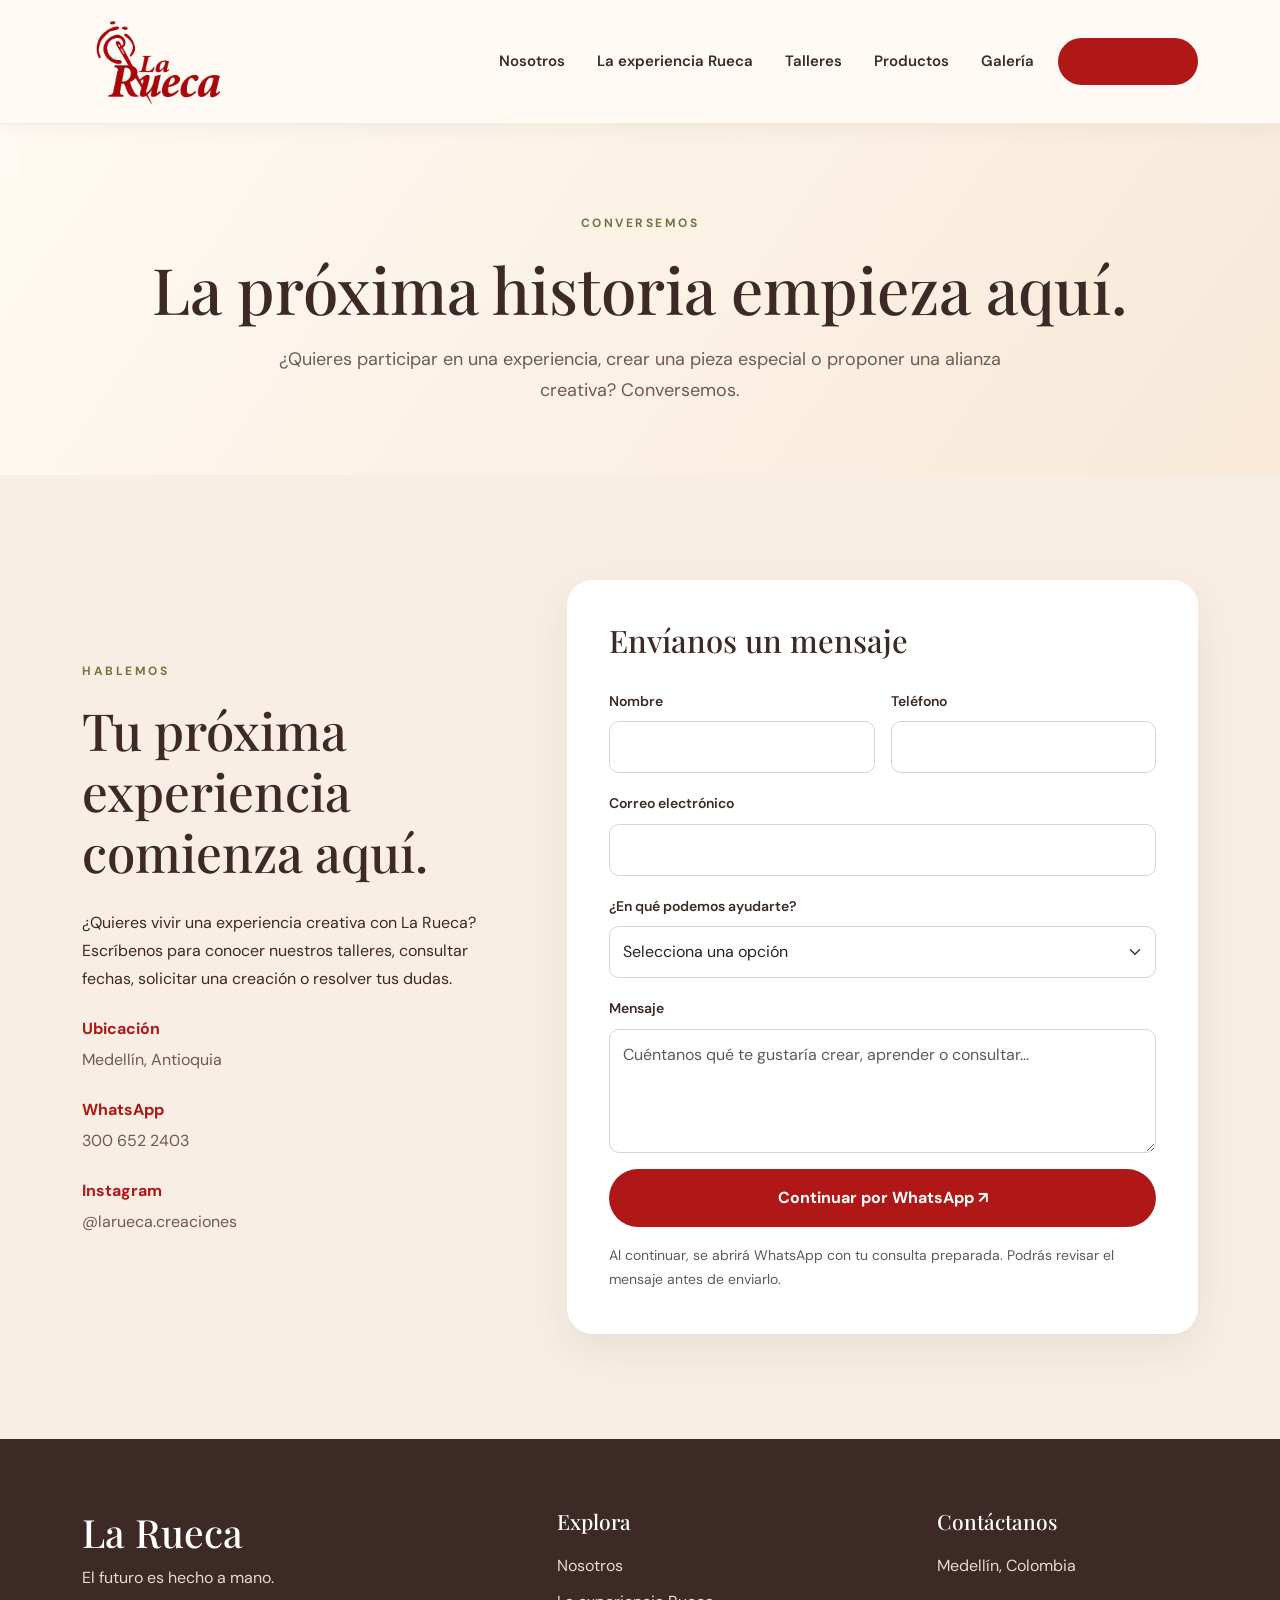
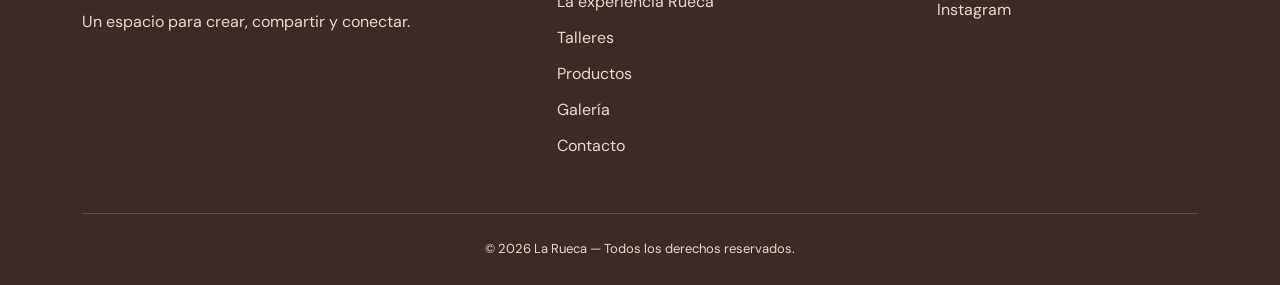
==== commit be2ca52e: "Organizar Contacto y mejorar formulario de La Rueca" ====
--- a/contacto.html
+++ b/contacto.html
@@ -1,117 +1,568 @@
+
 <!DOCTYPE html>
-
-<html lang="es"><head><meta charset="utf-8"/><meta content="width=device-width, initial-scale=1.0" name="viewport"/><meta content="Habla con La Rueca por WhatsApp o consulta talleres, encargos y alianzas." name="description"/><title>La Rueca | Contacto</title><link href="https://cdn.jsdelivr.net/npm/bootstrap@5.3.3/dist/css/bootstrap.min.css" rel="stylesheet"/><link href="https://fonts.googleapis.com/css2?family=DM+Sans:wght@400;500;600;700&amp;family=Playfair+Display:wght@500;600;700&amp;display=swap" rel="stylesheet"/><link href="css/estilos.css?v=11" rel="stylesheet"/></head><body><nav class="navbar navbar-expand-lg navbar-light sticky-top">
-<div class="container">
-<a class="navbar-brand" href="index.html">
-<img alt="La Rueca" class="logo" src="img/logo-la-rueca.png"/>
-</a>
-<button aria-controls="menuPrincipal" aria-expanded="false" aria-label="Abrir menú" class="navbar-toggler" data-bs-target="#menuPrincipal" data-bs-toggle="collapse" type="button">
-<span class="navbar-toggler-icon"></span>
-</button>
-<div class="collapse navbar-collapse" id="menuPrincipal">
-<ul class="navbar-nav ms-auto align-items-lg-center gap-lg-3">
-<li class="nav-item"><a class="nav-link" href="nosotros.html">Nosotros</a></li>
-<li class="nav-item"><a class="nav-link" href="experiencia.html">La experiencia Rueca</a></li>
-<li class="nav-item"><a class="nav-link" href="talleres.html">Talleres</a></li>
-<li class="nav-item"><a class="nav-link" href="productos.html">Productos</a></li><li class="nav-item"><a class="nav-link" href="galeria.html">Galería</a></li>
-<li class="nav-item"><a aria-current="page" class="nav-link btn-menu" href="contacto.html">Contáctanos</a></li>
-</ul>
-</div>
-</div>
-</nav><main><section class="pagina-hero"><div class="container"><span class="etiqueta">CONVERSEMOS</span><h1>La próxima historia empieza aquí.</h1><p>¿Quieres participar en una experiencia, crear una pieza especial o proponer una alianza creativa? Conversemos.</p></div></section><section class="seccion fondo-crema" id="contacto">
-<div class="container">
-<div class="row g-5 align-items-center">
-<div class="col-lg-5">
-<span class="etiqueta">HABLEMOS</span>
-<h2 class="titulo-seccion">Tu próxima experiencia comienza aquí.</h2>
-<p>
-              ¿Quieres vivir una experiencia creativa con La Rueca?
-              Escríbenos para conocer nuestros talleres,
-              consultar fechas o resolver tus dudas.
+<html lang="es">
+
+<head>
+  <meta charset="UTF-8">
+  <meta name="viewport" content="width=device-width, initial-scale=1.0">
+
+  <!-- =====================================
+       SEO Y DATOS DE LA PÁGINA
+  ====================================== -->
+
+  <title>La Rueca | Contacto, talleres y encargos</title>
+
+  <meta
+    name="description"
+    content="Contacta a La Rueca en Medellín. Consulta talleres de bordado, creaciones textiles, encargos personalizados y alianzas creativas por WhatsApp."
+  >
+
+  <!-- Bootstrap -->
+  <link
+    href="https://cdn.jsdelivr.net/npm/bootstrap@5.3.3/dist/css/bootstrap.min.css"
+    rel="stylesheet"
+  >
+
+  <!-- Tipografías -->
+  <link
+    href="https://fonts.googleapis.com/css2?family=DM+Sans:wght@400;500;600;700&family=Playfair+Display:wght@500;600;700&display=swap"
+    rel="stylesheet"
+  >
+
+  <!-- Estilos de La Rueca -->
+  <link href="css/estilos.css?v=12" rel="stylesheet">
+
+</head>
+
+<body>
+
+  <!-- =====================================
+       01. MENÚ DE NAVEGACIÓN
+  ====================================== -->
+
+  <nav class="navbar navbar-expand-lg navbar-light sticky-top">
+
+    <div class="container">
+
+      <!-- Logo -->
+      <a class="navbar-brand" href="index.html">
+
+        <img
+          src="img/logo-la-rueca.png"
+          alt="La Rueca - Inicio"
+          class="logo"
+        >
+
+      </a>
+
+      <!-- Menú móvil -->
+      <button
+        class="navbar-toggler"
+        type="button"
+        data-bs-toggle="collapse"
+        data-bs-target="#menuPrincipal"
+        aria-controls="menuPrincipal"
+        aria-expanded="false"
+        aria-label="Abrir menú"
+      >
+        <span class="navbar-toggler-icon"></span>
+      </button>
+
+      <!-- Enlaces principales -->
+      <div class="collapse navbar-collapse" id="menuPrincipal">
+
+        <ul class="navbar-nav ms-auto align-items-lg-center gap-lg-3">
+
+          <li class="nav-item">
+            <a class="nav-link" href="nosotros.html">
+              Nosotros
+            </a>
+          </li>
+
+          <li class="nav-item">
+            <a class="nav-link" href="experiencia.html">
+              La experiencia Rueca
+            </a>
+          </li>
+
+          <li class="nav-item">
+            <a class="nav-link" href="talleres.html">
+              Talleres
+            </a>
+          </li>
+
+          <li class="nav-item">
+            <a class="nav-link" href="productos.html">
+              Productos
+            </a>
+          </li>
+
+          <li class="nav-item">
+            <a class="nav-link" href="galeria.html">
+              Galería
+            </a>
+          </li>
+
+          <li class="nav-item">
+            <a
+              class="nav-link btn-menu"
+              href="contacto.html"
+              aria-current="page"
+            >
+              Contáctanos
+            </a>
+          </li>
+
+        </ul>
+
+      </div>
+
+    </div>
+
+  </nav>
+
+
+  <main>
+
+    <!-- =====================================
+         02. PORTADA DE CONTACTO
+    ====================================== -->
+
+    <section class="pagina-hero">
+
+      <div class="container">
+
+        <span class="etiqueta">
+          CONVERSEMOS
+        </span>
+
+        <h1>
+          La próxima historia empieza aquí.
+        </h1>
+
+        <p>
+          ¿Quieres participar en una experiencia,
+          crear una pieza especial o proponer
+          una alianza creativa? Conversemos.
+        </p>
+
+      </div>
+
+    </section>
+
+
+    <!-- =====================================
+         03. CONTACTO Y FORMULARIO
+    ====================================== -->
+
+    <section
+      class="seccion fondo-crema"
+      id="contacto"
+    >
+
+      <div class="container">
+
+        <div class="row g-5 align-items-center">
+
+          <!-- =================================
+               03.1. INFORMACIÓN DE CONTACTO
+          ================================== -->
+
+          <div class="col-lg-5">
+
+            <span class="etiqueta">
+              HABLEMOS
+            </span>
+
+            <h2 class="titulo-seccion">
+              Tu próxima experiencia comienza aquí.
+            </h2>
+
+            <p>
+              ¿Quieres vivir una experiencia creativa
+              con La Rueca? Escríbenos para conocer
+              nuestros talleres, consultar fechas,
+              solicitar una creación o resolver tus dudas.
             </p>
-<div class="detalle-contacto">
-<strong>📍 Ubicación</strong>
-<span>Medellín, Antioquia</span>
-</div>
-<div class="detalle-contacto">
-<strong>📱 WhatsApp</strong>
-<span>300 652 2403</span>
-</div>
-<div class="detalle-contacto">
-<strong>📷 Instagram</strong>
-<a href="https://www.instagram.com/larueca.creaciones/" rel="noopener noreferrer" target="_blank">
+
+            <!-- Ubicación -->
+            <div class="detalle-contacto">
+
+              <strong>Ubicación</strong>
+
+              <span>
+                Medellín, Antioquia
+              </span>
+
+            </div>
+
+            <!-- WhatsApp -->
+            <div class="detalle-contacto">
+
+              <strong>WhatsApp</strong>
+
+              <a
+                href="https://wa.me/573006522403"
+                target="_blank"
+                rel="noopener noreferrer"
+              >
+                300 652 2403
+              </a>
+
+            </div>
+
+            <!-- Instagram -->
+            <div class="detalle-contacto">
+
+              <strong>Instagram</strong>
+
+              <a
+                href="https://www.instagram.com/larueca.creaciones/"
+                target="_blank"
+                rel="noopener noreferrer"
+              >
                 @larueca.creaciones
               </a>
-</div>
-</div>
-<div class="col-lg-7">
-<div class="tarjeta-contacto">
-<h3>Envíanos un mensaje</h3>
-<form id="formulario-contacto">
-<div class="row g-3">
-<div class="col-md-6">
-<label class="form-label" for="nombre">Nombre</label>
-<input class="form-control" id="nombre" required="" type="text"/>
-</div>
-<div class="col-md-6">
-<label class="form-label" for="telefono">Teléfono</label>
-<input class="form-control" id="telefono" required="" type="tel"/>
-</div>
-<div class="col-12">
-<label class="form-label" for="correo">Correo electrónico</label>
-<input class="form-control" id="correo" type="email"/>
-</div>
-<div class="col-12">
-<label class="form-label" for="servicio">Taller de interés</label>
-<select class="form-select" id="servicio">
-<option>Bordado para principiantes</option><option>Alianza con espacio cultural</option><option>Encargo personalizado</option><option>Consulta de productos</option>
-<option>Bordado floral</option>
-<option>Personalización de prendas</option>
-<option>Taller creativo entre amigas</option>
-<option>Taller privado</option>
-<option>Talleres para empresas</option>
-</select>
-</div>
-<div class="col-12">
-<label class="form-label" for="mensaje">Mensaje</label>
-<textarea class="form-control" id="mensaje" placeholder="Cuéntanos qué te gustaría aprender..." rows="4"></textarea>
-</div>
-<div class="col-12">
-<button class="boton w-100" type="submit">
-                      Enviar consulta por WhatsApp ↗
+
+            </div>
+
+          </div>
+
+
+          <!-- =================================
+               03.2. FORMULARIO DE CONTACTO
+          ================================== -->
+
+          <div class="col-lg-7">
+
+            <div class="tarjeta-contacto">
+
+              <h3>Envíanos un mensaje</h3>
+
+              <!--
+                IMPORTANTE:
+
+                Este formulario es gestionado por
+                js/eventos.js.
+
+                Al enviarlo, se abre WhatsApp con
+                un mensaje que contiene los datos
+                diligenciados.
+
+                No utiliza servidor ni base de datos.
+              -->
+
+              <form id="formulario-contacto">
+
+                <div class="row g-3">
+
+                  <!-- Nombre -->
+                  <div class="col-md-6">
+
+                    <label
+                      class="form-label"
+                      for="nombre"
+                    >
+                      Nombre
+                    </label>
+
+                    <input
+                      class="form-control"
+                      id="nombre"
+                      name="nombre"
+                      type="text"
+                      autocomplete="name"
+                      required
+                    >
+
+                  </div>
+
+
+                  <!-- Teléfono -->
+                  <div class="col-md-6">
+
+                    <label
+                      class="form-label"
+                      for="telefono"
+                    >
+                      Teléfono
+                    </label>
+
+                    <input
+                      class="form-control"
+                      id="telefono"
+                      name="telefono"
+                      type="tel"
+                      autocomplete="tel"
+                      required
+                    >
+
+                  </div>
+
+
+                  <!-- Correo electrónico -->
+                  <div class="col-12">
+
+                    <label
+                      class="form-label"
+                      for="correo"
+                    >
+                      Correo electrónico
+                    </label>
+
+                    <input
+                      class="form-control"
+                      id="correo"
+                      name="correo"
+                      type="email"
+                      autocomplete="email"
+                    >
+
+                  </div>
+
+
+                  <!-- Motivo de consulta -->
+                  <div class="col-12">
+
+                    <label
+                      class="form-label"
+                      for="servicio"
+                    >
+                      ¿En qué podemos ayudarte?
+                    </label>
+
+                    <select
+                      class="form-select"
+                      id="servicio"
+                      name="servicio"
+                      required
+                    >
+
+                      <option value="" selected disabled>
+                        Selecciona una opción
+                      </option>
+
+                      <optgroup label="Talleres y experiencias">
+
+                        <option value="Bordado para principiantes">
+                          Bordado para principiantes
+                        </option>
+
+                        <option value="Técnicas de bordado">
+                          Técnicas de bordado
+                        </option>
+
+                        <option value="Talleres de bordado">
+                          Talleres de bordado
+                        </option>
+
+                        <option value="Taller personalizado">
+                          Taller personalizado
+                        </option>
+
+                        <option value="Encuentro creativo entre amigas">
+                          Encuentro creativo entre amigas
+                        </option>
+
+                        <option value="Taller privado">
+                          Taller privado
+                        </option>
+
+                        <option value="Encuentro para empresas">
+                          Encuentro para empresas
+                        </option>
+
+                      </optgroup>
+
+                      <optgroup label="Productos y creaciones">
+
+                        <option value="Consulta de insumos">
+                          Insumos de bordado
+                        </option>
+
+                        <option value="Merchandising">
+                          Merchandising
+                        </option>
+
+                        <option value="Bordado personalizado">
+                          Bordado personalizado
+                        </option>
+
+                        <option value="Creaciones textiles">
+                          Creaciones textiles
+                        </option>
+
+                      </optgroup>
+
+                      <optgroup label="Colaboraciones">
+
+                        <option value="Alianza creativa">
+                          Alianza creativa
+                        </option>
+
+                        <option value="Alianza con espacio cultural">
+                          Alianza con café o espacio cultural
+                        </option>
+
+                      </optgroup>
+
+                      <option value="Otra consulta">
+                        Otra consulta
+                      </option>
+
+                    </select>
+
+                  </div>
+
+
+                  <!-- Mensaje -->
+                  <div class="col-12">
+
+                    <label
+                      class="form-label"
+                      for="mensaje"
+                    >
+                      Mensaje
+                    </label>
+
+                    <textarea
+                      class="form-control"
+                      id="mensaje"
+                      name="mensaje"
+                      rows="4"
+                      placeholder="Cuéntanos qué te gustaría crear, aprender o consultar..."
+                    ></textarea>
+
+                  </div>
+
+
+                  <!-- Botón -->
+                  <div class="col-12">
+
+                    <button
+                      class="boton w-100"
+                      type="submit"
+                    >
+                      Continuar por WhatsApp ↗
                     </button>
-</div>
-</div>
-</form>
-</div>
-</div>
-</div>
-</div>
-</section></main><footer class="pie-pagina">
-<div class="container">
-<div class="row g-4 align-items-start">
-<div class="col-md-5">
-<h3>La Rueca</h3>
-<p>El futuro es hecho a mano.</p>
-<p>Un espacio para crear, compartir y conectar.</p>
-</div>
-<div class="col-md-4">
-<h4>Explora</h4>
-<a href="nosotros.html">Nosotros</a>
-<a href="experiencia.html">La experiencia Rueca</a>
-<a href="talleres.html">Talleres</a>
-<a href="productos.html">Productos</a>
-<a href="galeria.html">Galería</a>
-<a href="contacto.html">Contacto</a>
-</div>
-<div class="col-md-3">
-<h4>Contáctanos</h4>
-<p>Medellín, Colombia</p>
-<a href="https://www.instagram.com/larueca.creaciones/" rel="noopener noreferrer" target="_blank">Instagram</a>
-</div>
-</div>
-<div class="footer-inferior">
+
+                  </div>
+
+                  <!-- Información adicional -->
+                  <div class="col-12">
+
+                    <p class="small text-muted mb-0">
+                      Al continuar, se abrirá WhatsApp
+                      con tu consulta preparada.
+                      Podrás revisar el mensaje antes
+                      de enviarlo.
+                    </p>
+
+                  </div>
+
+                </div>
+
+              </form>
+
+            </div>
+
+          </div>
+
+        </div>
+
+      </div>
+
+    </section>
+
+  </main>
+
+
+  <!-- =====================================
+       04. PIE DE PÁGINA
+  ====================================== -->
+
+  <footer class="pie-pagina">
+
+    <div class="container">
+
+      <div class="row g-4 align-items-start">
+
+        <!-- Marca -->
+        <div class="col-md-5">
+
+          <h3>La Rueca</h3>
+
+          <p>El futuro es hecho a mano.</p>
+
+          <p>
+            Un espacio para crear,
+            compartir y conectar.
+          </p>
+
+        </div>
+
+        <!-- Navegación -->
+        <div class="col-md-4">
+
+          <h4>Explora</h4>
+
+          <a href="nosotros.html">Nosotros</a>
+
+          <a href="experiencia.html">
+            La experiencia Rueca
+          </a>
+
+          <a href="talleres.html">Talleres</a>
+
+          <a href="productos.html">Productos</a>
+
+          <a href="galeria.html">Galería</a>
+
+          <a href="contacto.html">Contacto</a>
+
+        </div>
+
+        <!-- Contacto -->
+        <div class="col-md-3">
+
+          <h4>Contáctanos</h4>
+
+          <p>Medellín, Colombia</p>
+
+          <a
+            href="https://www.instagram.com/larueca.creaciones/"
+            target="_blank"
+            rel="noopener noreferrer"
+          >
+            Instagram
+          </a>
+
+        </div>
+
+      </div>
+
+      <!-- Derechos -->
+      <div class="footer-inferior">
         © 2026 La Rueca — Todos los derechos reservados.
       </div>
-</div>
-</footer><script src="https://cdn.jsdelivr.net/npm/bootstrap@5.3.3/dist/js/bootstrap.bundle.min.js"></script><script src="js/main.js"></script><script src="jv/eventos.js"></script></body></html>+
+    </div>
+
+  </footer>
+
+
+  <!-- =====================================
+       05. JAVASCRIPT
+  ====================================== -->
+
+  <!-- Bootstrap: menú móvil -->
+  <script src="https://cdn.jsdelivr.net/npm/bootstrap@5.3.3/dist/js/bootstrap.bundle.min.js"></script>
+
+  <!-- Funciones generales -->
+  <script src="js/main.js"></script>
+
+  <!-- Formulario y WhatsApp -->
+  <script src="js/eventos.js"></script>
+
+</body>
+</html>
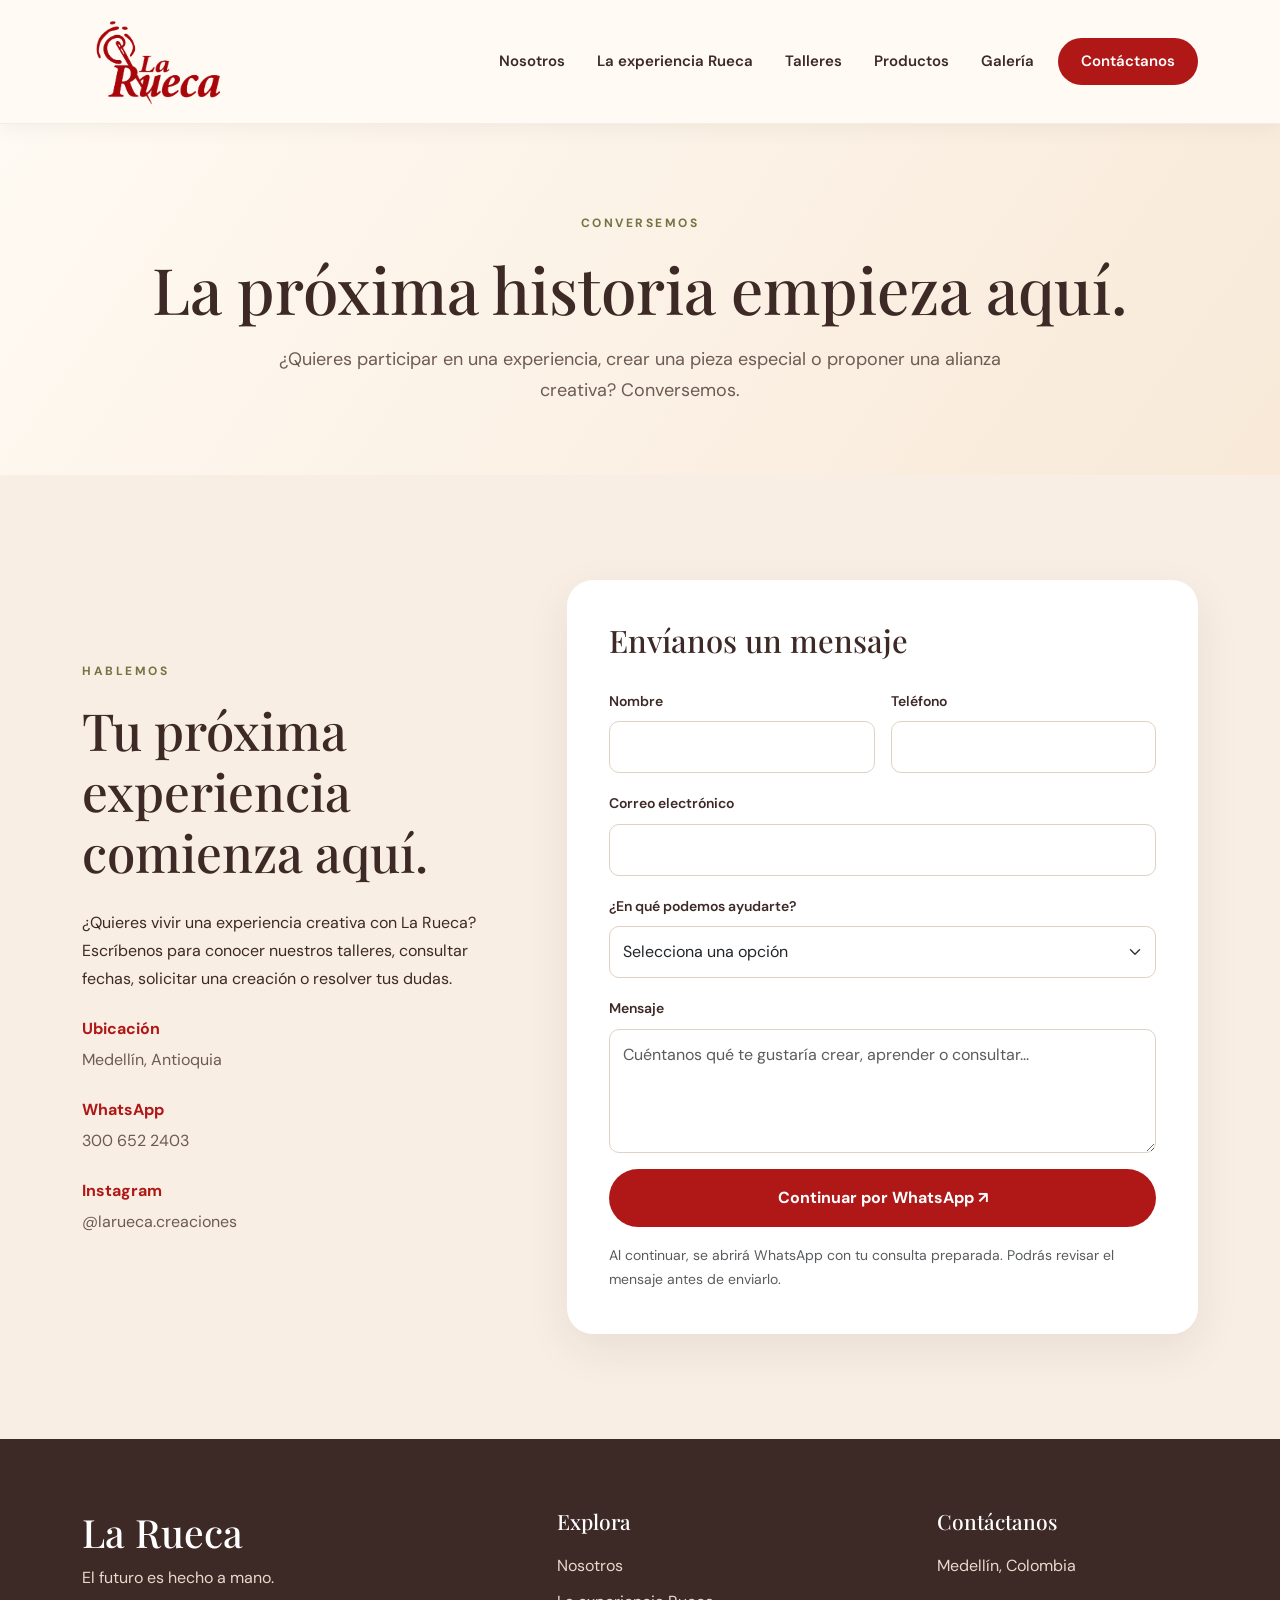
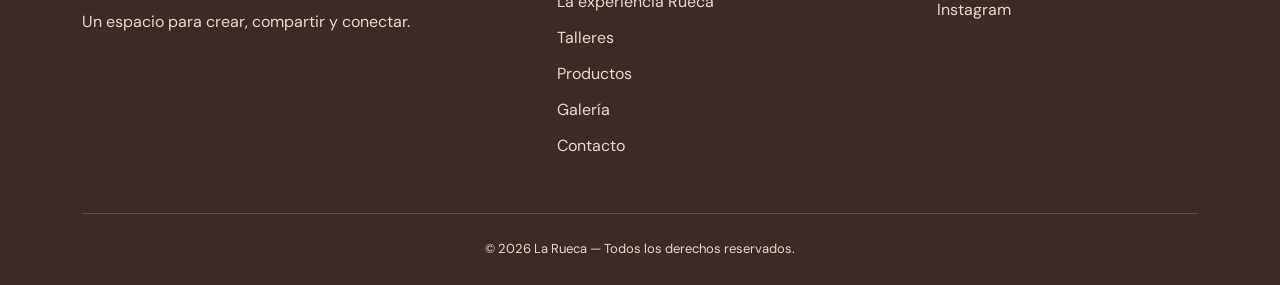
==== commit 7ada33cf: "Actualizar web La Rueca, talleres, imagenes y favicon" ====
--- a/contacto.html
+++ b/contacto.html
@@ -28,6 +28,14 @@
     href="https://fonts.googleapis.com/css2?family=DM+Sans:wght@400;500;600;700&family=Playfair+Display:wght@500;600;700&display=swap"
     rel="stylesheet"
   >
+
+  <!-- Favicon oficial de La Rueca -->
+<link
+  rel="icon"
+  type="image/png"
+  sizes="any"
+  href="img/favicon-la-rueca.png"
+>
 
   <!-- Estilos de La Rueca -->
   <link href="css/estilos.css?v=12" rel="stylesheet">
--- a/css/estilos.css
+++ b/css/estilos.css
@@ -1,7 +1,15 @@
+/* ============================================================
+   LA RUECA — HOJA DE ESTILOS PRINCIPAL
+   Archivo: css/estilos.css
+
+   Se mantiene el orden original de las reglas para respetar
+   las prioridades del diseño de las siete páginas.
+   Edita los estilos de una sección bajo su comentario.
+   ============================================================ */
+
 /* =====================================
-   LA RUECA
-===================================== */
-
+ * LA RUECA
+ * ===================================== */
 :root {
   --rojo: #b01818;
   --crema: #f4e2ca;
@@ -13,7 +21,9 @@
   --sombra: 0 15px 45px rgba(61,41,37,.08);
 }
 
-* { box-sizing: border-box; }
+* {
+  box-sizing: border-box;
+}
 
 html {
   scroll-behavior: smooth;
@@ -24,12 +34,12 @@
   margin: 0;
   background: var(--fondo);
   color: var(--texto);
-  font-family: 'DM Sans', sans-serif;
+  font-family: "DM Sans", sans-serif;
   line-height: 1.75;
 }
 
 h1, h2, h3, h4 {
-  font-family: 'Playfair Display', Georgia, serif;
+  font-family: "Playfair Display", Georgia, serif;
 }
 
 img {
@@ -37,10 +47,17 @@
   height: auto;
 }
 
-a { text-decoration: none; }
-
-.seccion { padding: 105px 0; }
-.fondo-crema { background: #f8eee3; }
+a {
+  text-decoration: none;
+}
+
+.seccion {
+  padding: 105px 0;
+}
+
+.fondo-crema {
+  background: #f8eee3;
+}
 
 .etiqueta {
   display: inline-block;
@@ -69,7 +86,6 @@
 }
 
 /* MENÚ */
-
 .navbar {
   background: rgba(255,250,243,.97);
   backdrop-filter: blur(15px);
@@ -77,7 +93,9 @@
   padding: 13px 0;
 }
 
-.logo { width: 145px; }
+.logo {
+  width: 145px;
+}
 
 .navbar .nav-link {
   font-size: 15px;
@@ -103,7 +121,6 @@
 }
 
 /* BOTONES */
-
 .boton {
   display: inline-block;
   border: none;
@@ -139,7 +156,6 @@
 }
 
 /* PORTADA */
-
 .hero {
   padding: 85px 0 100px;
   min-height: 650px;
@@ -161,7 +177,7 @@
 
 .hero h2 {
   color: #8f1d2c;
-  font-family: 'DM Sans', sans-serif;
+  font-family: "DM Sans", sans-serif;
   font-size: 21px;
   font-weight: 700;
   margin-bottom: 22px;
@@ -174,7 +190,9 @@
   margin-bottom: 32px;
 }
 
-.hero-foto { position: relative; }
+.hero-foto {
+  position: relative;
+}
 
 .hero-foto > img {
   width: 100%;
@@ -185,7 +203,6 @@
 }
 
 /* Sello flotante elegante */
-
 .sello-flotante {
   position: absolute;
   bottom: 25px;
@@ -200,7 +217,6 @@
 }
 
 /* Aguja original de La Rueca */
-
 .sello-flotante .aguja-logo {
   width: 54px;
   height: 54px;
@@ -209,7 +225,6 @@
 }
 
 /* Textos */
-
 .sello-flotante strong {
   display: block;
   font-size: 15px;
@@ -225,8 +240,9 @@
 }
 
 /* NOSOTROS */
-
-.nosotros { background: white; }
+.nosotros {
+  background: white;
+}
 
 .imagen-seccion img {
   width: 100%;
@@ -243,7 +259,6 @@
 }
 
 /* SERVICIOS - MEDICLOUD */
-
 .tarjeta-servicio {
   background: white;
   padding: 42px 32px;
@@ -283,7 +298,6 @@
 }
 
 /* TALLERES - TARJETAS */
-
 .tarjeta-taller {
   overflow: hidden;
   background: white;
@@ -310,7 +324,9 @@
   transform: scale(1.045);
 }
 
-.tarjeta-cuerpo { padding: 27px; }
+.tarjeta-cuerpo {
+  padding: 27px;
+}
 
 .tipo-taller {
   color: var(--oliva);
@@ -340,7 +356,6 @@
 }
 
 /* UPCOMING EVENTS - TIYA */
-
 .eventos-contenedor {
   max-width: 1000px;
   margin: auto;
@@ -416,7 +431,9 @@
   margin-bottom: 9px;
 }
 
-.evento-boton { white-space: nowrap; }
+.evento-boton {
+  white-space: nowrap;
+}
 
 .sin-eventos {
   padding: 55px 30px;
@@ -426,11 +443,15 @@
   border: 1px solid var(--borde);
 }
 
-.sin-eventos h3 { font-size: 30px; }
-.sin-eventos p { color: #786c62; }
+.sin-eventos h3 {
+  font-size: 30px;
+}
+
+.sin-eventos p {
+  color: #786c62;
+}
 
 /* CONTACTO */
-
 .detalle-contacto {
   display: flex;
   flex-direction: column;
@@ -442,8 +463,7 @@
   color: var(--rojo);
 }
 
-.detalle-contacto span,
-.detalle-contacto a {
+.detalle-contacto span, .detalle-contacto a {
   color: #6d5b53;
 }
 
@@ -464,21 +484,18 @@
   font-size: 14px;
 }
 
-.form-control,
-.form-select {
+.form-control, .form-select {
   padding: 13px;
   border-radius: 10px;
   border: 1px solid #ded2c6;
 }
 
-.form-control:focus,
-.form-select:focus {
+.form-control:focus, .form-select:focus {
   box-shadow: 0 0 0 3px rgba(116,115,67,.15);
   border-color: var(--oliva);
 }
 
 /* PIE DE PÁGINA */
-
 .pie-pagina {
   padding: 70px 0 24px;
   background: var(--texto);
@@ -494,8 +511,7 @@
   margin-bottom: 18px;
 }
 
-.pie-pagina p,
-.pie-pagina a {
+.pie-pagina p, .pie-pagina a {
   color: #e8d9ce;
 }
 
@@ -518,12 +534,22 @@
 }
 
 /* RESPONSIVE */
-
 @media (max-width: 991px) {
-  .seccion { padding: 70px 0; }
-  .hero { padding: 65px 0; }
-  .hero-foto > img { height: 400px; }
-  .sello-flotante { left: 10px; }
+  .seccion {
+    padding: 70px 0;
+  }
+
+  .hero {
+    padding: 65px 0;
+  }
+
+  .hero-foto > img {
+    height: 400px;
+  }
+
+  .sello-flotante {
+    left: 10px;
+  }
 
   .evento {
     grid-template-columns: 95px 140px 1fr;
@@ -538,15 +564,24 @@
     grid-column: 3;
     justify-self: start;
   }
-}
-
+
+}
 @media (max-width: 767px) {
-  .seccion { padding: 55px 0; }
-
-  .hero h1 { font-size: 45px; }
-  .hero-foto > img { height: 340px; }
-
-  .imagen-seccion img { height: 350px; }
+  .seccion {
+    padding: 55px 0;
+  }
+
+  .hero h1 {
+    font-size: 45px;
+  }
+
+  .hero-foto > img {
+    height: 340px;
+  }
+
+  .imagen-seccion img {
+    height: 350px;
+  }
 
   .evento {
     grid-template-columns: 85px 1fr;
@@ -562,25 +597,26 @@
     height: 155px;
   }
 
-  .evento-detalles,
-  .evento-boton {
+  .evento-detalles, .evento-boton {
     grid-column: 1 / -1;
   }
-  .tarjeta-contacto { padding: 25px; }
-}
-
+
+  .tarjeta-contacto {
+    padding: 25px;
+  }
+
+}
 @media (prefers-reduced-motion: reduce) {
   *, *::before, *::after {
     scroll-behavior: auto !important;
     transition-duration: .01ms !important;
   }
-}
-
+
+}
 /* ==========================================
-   GALERÍA PREMIUM - LA RUECA
-   Imagen central y fotos laterales visibles
-========================================== */
-
+ * GALERÍA PREMIUM - LA RUECA
+ * Imagen central y fotos laterales visibles
+ * ========================================== */
 .galeria-premium {
   width: 100%;
   max-width: 1120px;
@@ -616,8 +652,7 @@
   box-shadow: 0 15px 36px rgba(61,41,37,.15);
 }
 
-.galeria-premium .galeria-swiper .swiper-slide-prev,
-.galeria-premium .galeria-swiper .swiper-slide-next {
+.galeria-premium .galeria-swiper .swiper-slide-prev, .galeria-premium .galeria-swiper .swiper-slide-next {
   opacity: .7;
 }
 
@@ -630,8 +665,7 @@
   margin-top: 4px;
 }
 
-.galeria-premium .galeria-anterior,
-.galeria-premium .galeria-siguiente {
+.galeria-premium .galeria-anterior, .galeria-premium .galeria-siguiente {
   appearance: none;
   display: inline-flex;
   justify-content: center;
@@ -652,15 +686,13 @@
   transition: background .25s ease, color .25s ease, transform .25s ease;
 }
 
-.galeria-premium .galeria-anterior:hover,
-.galeria-premium .galeria-siguiente:hover {
+.galeria-premium .galeria-anterior:hover, .galeria-premium .galeria-siguiente:hover {
   color: #fff;
   background: #b01818;
   transform: translateY(-2px);
 }
 
-.galeria-premium .galeria-anterior:focus-visible,
-.galeria-premium .galeria-siguiente:focus-visible {
+.galeria-premium .galeria-anterior:focus-visible, .galeria-premium .galeria-siguiente:focus-visible {
   outline: 3px solid #b01818;
   outline-offset: 3px;
 }
@@ -692,183 +724,908 @@
 }
 
 @media (max-width: 991px) {
-  .galeria-premium .galeria-swiper .swiper-slide { height: 330px; }
-}
-
+  .galeria-premium .galeria-swiper .swiper-slide {
+    height: 330px;
+  }
+
+}
 @media (max-width: 576px) {
   .galeria-premium .galeria-swiper .swiper-slide {
     height: 275px;
     border-radius: 18px;
   }
-  .galeria-premium .galeria-swiper { padding: 16px 0 26px; }
-  .galeria-premium .galeria-controles { gap: 14px; }
-  .galeria-premium .galeria-anterior,
-  .galeria-premium .galeria-siguiente { width: 42px; height: 42px; }
-}
-
+
+  .galeria-premium .galeria-swiper {
+    padding: 16px 0 26px;
+  }
+
+  .galeria-premium .galeria-controles {
+    gap: 14px;
+  }
+
+  .galeria-premium .galeria-anterior, .galeria-premium .galeria-siguiente {
+    width: 42px;
+    height: 42px;
+  }
+
+}
 @media (prefers-reduced-motion: reduce) {
-  .galeria-premium .galeria-swiper .swiper-slide { transition: none; }
-}
-
-
+  .galeria-premium .galeria-swiper .swiper-slide {
+    transition: none;
+  }
+
+}
 /* LA RUECA 2.0 — páginas interiores: sin reemplazar estilos existentes */
-.pagina-hero{padding:84px 0 68px;background:linear-gradient(125deg,#fffaf3,#f8e9d8);text-align:center;}
-.pagina-hero h1{font-size:clamp(40px,5vw,66px);line-height:1.15;color:var(--texto);margin-bottom:18px;}
-.pagina-hero p{max-width:730px;margin:0 auto;color:#6d5b53;font-size:18px;}
-.navbar .nav-link[aria-current="page"]{color:var(--rojo);text-decoration:underline;text-underline-offset:7px;}
-.accordion-button:not(.collapsed){background:#f8eee3;color:#3d2925;}
-.accordion-button:focus{box-shadow:0 0 0 3px rgba(176,24,24,.18);}
-:focus-visible{outline:3px solid #8f1d2c;outline-offset:3px;}
-@media(max-width:767px){.pagina-hero{padding:56px 0 48px}.pagina-hero p{font-size:16px}}
-
+.pagina-hero {
+  padding: 84px 0 68px;
+  background: linear-gradient(125deg,#fffaf3,#f8e9d8);
+  text-align: center;
+}
+
+.pagina-hero h1 {
+  font-size: clamp(40px,5vw,66px);
+  line-height: 1.15;
+  color: var(--texto);
+  margin-bottom: 18px;
+}
+
+.pagina-hero p {
+  max-width: 730px;
+  margin: 0 auto;
+  color: #6d5b53;
+  font-size: 18px;
+}
+
+.navbar .nav-link[aria-current="page"] {
+  color: var(--rojo);
+  text-decoration: underline;
+  text-underline-offset: 7px;
+}
+
+.accordion-button:not(.collapsed) {
+  background: #f8eee3;
+  color: #3d2925;
+}
+
+.accordion-button:focus {
+  box-shadow: 0 0 0 3px rgba(176,24,24,.18);
+}
+
+:focus-visible {
+  outline: 3px solid #8f1d2c;
+  outline-offset: 3px;
+}
+
+@media (max-width:767px) {
+  .pagina-hero {
+    padding: 56px 0 48px;
+  }
+
+  .pagina-hero p {
+    font-size: 16px;
+  }
+
+}
 /* Navegación La Rueca — siete páginas */
 @media (min-width: 992px) and (max-width: 1199px) {
- .navbar .nav-link {font-size: 13px;}
- .navbar .btn-menu {padding: 9px 14px !important;}
- .navbar .navbar-nav {gap: .35rem !important;}
+  .navbar .nav-link {
+    font-size: 13px;
+  }
+
+  .navbar .btn-menu {
+    padding: 9px 14px !important;
+  }
+
+  .navbar .navbar-nav {
+    gap: .35rem !important;
+  }
+
 }
 @media (max-width: 991px) {
- .navbar .navbar-nav {align-items: stretch !important; padding: 12px 0;}
- .navbar .nav-link {padding: 11px 12px;}
-}
-
-
+  .navbar .navbar-nav {
+    align-items: stretch !important;
+    padding: 12px 0;
+  }
+
+  .navbar .nav-link {
+    padding: 11px 12px;
+  }
+
+}
 /* =========================================================
-   LA RUECA 2.0 — INICIO PREMIUM | ETAPA 2
-   Mejora progresiva sin eliminar componentes anteriores.
-========================================================= */
+ * LA RUECA 2.0 — INICIO PREMIUM | ETAPA 2
+ * Mejora progresiva sin eliminar componentes anteriores.
+ * ========================================================= */
 :root {
   --vino: #8f1d2c;
   --beige-suave: #f8eee3;
   --sombra-premium: 0 20px 55px rgba(61,41,37,.10);
 }
-body { -webkit-font-smoothing: antialiased; }
-.navbar { border-bottom: 1px solid rgba(61,41,37,.06); }
-.navbar .nav-link { transition: color .2s ease; }
-.hero { position:relative; background: radial-gradient(ellipse at 94% 5%,rgba(244,226,202,.8),transparent 45%),linear-gradient(115deg,#fffaf3 24%,#f7e9db 100%); }
-.hero::before { content:""; position:absolute; left:0; top:18%; height:140px; width:6px; background:var(--vino); border-radius:0 9px 9px 0; opacity:.65; }
-.hero .etiqueta { color: var(--vino); }
-.hero h1 { letter-spacing: -.035em; max-width: 700px; }
-.hero h1 em { color:var(--vino); }
-.hero-foto > img { border-radius: 130px 28px 130px 28px; object-position:center; }
-.hero-foto::before { content:""; position:absolute; inset:22px -16px -16px 22px; border:1px solid rgba(143,29,44,.23); border-radius:130px 28px 130px 28px; z-index:0; pointer-events:none; }
-.hero-foto > img { position:relative; z-index:1; }
-.sello-flotante { z-index:2; border:1px solid rgba(61,41,37,.05); }
-.caminos-rueca { background:#fff; border-bottom:1px solid var(--borde); }
-.caminos-grid { display:grid; grid-template-columns:1.2fr 1fr 1fr; align-items:stretch; gap:0; }
-.caminos-intro { padding:32px 25px 32px 0; display:flex; flex-direction:column; justify-content:center; }
-.caminos-intro .etiqueta { margin-bottom:8px; font-size:10px; }
-.caminos-intro h2 {font-size:clamp(22px,2vw,30px);line-height:1.22;margin:0;}
-.caminos-intro h2 em {font-style:italic;color:var(--vino);}
-.camino-enlace {display:flex;align-items:center;gap:13px;padding:30px 20px;border-left:1px solid var(--borde);color:var(--texto);transition:background .25s ease;}
-.camino-enlace:hover {background:#fcf5ed;color:var(--texto);}
-.camino-icono {display:grid;place-items:center;flex:0 0 50px;width:50px;height:50px;border-radius:15px;background:#f8eee3;font-size:24px;}
-.camino-enlace strong {display:block;font-size:15px;line-height:1.3;}
-.camino-enlace small {display:block;color:#7d6b60;font-size:12px;margin-top:4px;line-height:1.5;}
-.camino-flecha {margin-left:auto;color:var(--vino);font-size:22px;transition:transform .2s ease;}
-.camino-enlace:hover .camino-flecha {transform:translate(3px,-3px);}
-.nosotros .imagen-seccion img { border-radius:130px 30px 30px 30px; }
-.tarjeta-servicio {position:relative;overflow:hidden;}
-.tarjeta-servicio::after {content:"";position:absolute;left:28px;right:28px;bottom:0;height:3px;background:var(--vino);transform:scaleX(0);transform-origin:left;transition:transform .35s ease;}
-.tarjeta-servicio:hover::after {transform:scaleX(1);}
-.productos-vitrina {background:#fff;}
-.productos-vitrina .titulo-seccion em {font-style:italic;color:var(--vino);}
-.productos-intro {max-width:680px;color:#74665c;font-size:16px;}
-.producto-portada {min-height:300px;display:flex;flex-direction:column;align-items:flex-start;gap:10px;padding:30px 28px;border-radius:24px;border:1px solid rgba(61,41,37,.07);color:var(--texto);transition:transform .3s ease,box-shadow .3s ease;}
-.producto-portada:hover {transform:translateY(-7px);box-shadow:var(--sombra-premium);color:var(--texto);}
-.producto-insumos {background:#f9eede;}
-.producto-merch {background:#f4e5df;}
-.producto-encargos {background:#edf0e4;}
-.producto-simbolo {height:66px;width:66px;border-radius:20px;background:rgba(255,255,255,.72);display:grid;place-items:center;font-size:34px;margin-bottom:9px;}
-.producto-etiqueta {font-family:'DM Sans',sans-serif;color:var(--vino);font-size:10px;font-weight:700;letter-spacing:1.65px;}
-.producto-portada strong {font-family:'Playfair Display',Georgia,serif;font-size:30px;line-height:1.16;font-weight:600;}
-.producto-portada > span:not(.producto-simbolo):not(.producto-etiqueta):not(.producto-ir) {font-size:14px;line-height:1.6;color:#655a52;}
-.producto-ir {margin-top:auto;padding-top:13px;font-size:13px;font-weight:700;color:var(--vino);}
-.galeria-ver-mas {padding-top:30px;}
-.tarjeta-taller,.tarjeta-servicio {will-change:transform;}
-@media(max-width:991px){.caminos-grid {grid-template-columns:1fr 1fr;}.caminos-intro{grid-column:1/-1;padding:26px 0 12px;}.camino-enlace:first-of-type {border-left:0;}.camino-enlace{padding:20px 14px;}.hero-foto::before{inset:14px -8px -8px 14px;}}
-@media(max-width:575px){.hero::before{display:none}.hero-foto > img{border-radius:75px 20px 75px 20px}.hero-foto::before{border-radius:75px 20px 75px 20px}.caminos-grid{grid-template-columns:1fr}.caminos-intro{grid-column:auto}.camino-enlace{border-left:0;border-top:1px solid var(--borde);padding:20px 0}.producto-portada{min-height:255px}.sello-flotante{left:8px;padding:10px 13px}}
-@media(prefers-reduced-motion:reduce){.camino-enlace,.camino-flecha,.producto-portada,.tarjeta-servicio::after{transition:none!important}}
-
-
+
+body {
+  -webkit-font-smoothing: antialiased;
+}
+
+.navbar {
+  border-bottom: 1px solid rgba(61,41,37,.06);
+}
+
+.navbar .nav-link {
+  transition: color .2s ease;
+}
+
+.hero {
+  position: relative;
+  background: radial-gradient(ellipse at 94% 5%,rgba(244,226,202,.8),transparent 45%),linear-gradient(115deg,#fffaf3 24%,#f7e9db 100%);
+}
+
+.hero::before {
+  content: "";
+  position: absolute;
+  left: 0;
+  top: 18%;
+  height: 140px;
+  width: 6px;
+  background: var(--vino);
+  border-radius: 0 9px 9px 0;
+  opacity: .65;
+}
+
+.hero .etiqueta {
+  color: var(--vino);
+}
+
+.hero h1 {
+  letter-spacing: -.035em;
+  max-width: 700px;
+}
+
+.hero h1 em {
+  color: var(--vino);
+}
+
+.hero-foto > img {
+  border-radius: 130px 28px 130px 28px;
+  object-position: center;
+}
+
+.hero-foto::before {
+  content: "";
+  position: absolute;
+  inset: 22px -16px -16px 22px;
+  border: 1px solid rgba(143,29,44,.23);
+  border-radius: 130px 28px 130px 28px;
+  z-index: 0;
+  pointer-events: none;
+}
+
+.hero-foto > img {
+  position: relative;
+  z-index: 1;
+}
+
+.sello-flotante {
+  z-index: 2;
+  border: 1px solid rgba(61,41,37,.05);
+}
+
+.caminos-rueca {
+  background: #fff;
+  border-bottom: 1px solid var(--borde);
+}
+
+.caminos-grid {
+  display: grid;
+  grid-template-columns: 1.2fr 1fr 1fr;
+  align-items: stretch;
+  gap: 0;
+}
+
+.caminos-intro {
+  padding: 32px 25px 32px 0;
+  display: flex;
+  flex-direction: column;
+  justify-content: center;
+}
+
+.caminos-intro .etiqueta {
+  margin-bottom: 8px;
+  font-size: 10px;
+}
+
+.caminos-intro h2 {
+  font-size: clamp(22px,2vw,30px);
+  line-height: 1.22;
+  margin: 0;
+}
+
+.caminos-intro h2 em {
+  font-style: italic;
+  color: var(--vino);
+}
+
+.camino-enlace {
+  display: flex;
+  align-items: center;
+  gap: 13px;
+  padding: 30px 20px;
+  border-left: 1px solid var(--borde);
+  color: var(--texto);
+  transition: background .25s ease;
+}
+
+.camino-enlace:hover {
+  background: #fcf5ed;
+  color: var(--texto);
+}
+
+.camino-icono {
+  display: grid;
+  place-items: center;
+  flex: 0 0 50px;
+  width: 50px;
+  height: 50px;
+  border-radius: 15px;
+  background: #f8eee3;
+  font-size: 24px;
+}
+
+.camino-enlace strong {
+  display: block;
+  font-size: 15px;
+  line-height: 1.3;
+}
+
+.camino-enlace small {
+  display: block;
+  color: #7d6b60;
+  font-size: 12px;
+  margin-top: 4px;
+  line-height: 1.5;
+}
+
+.camino-flecha {
+  margin-left: auto;
+  color: var(--vino);
+  font-size: 22px;
+  transition: transform .2s ease;
+}
+
+.camino-enlace:hover .camino-flecha {
+  transform: translate(3px,-3px);
+}
+
+.nosotros .imagen-seccion img {
+  border-radius: 130px 30px 30px 30px;
+}
+
+.tarjeta-servicio {
+  position: relative;
+  overflow: hidden;
+}
+
+.tarjeta-servicio::after {
+  content: "";
+  position: absolute;
+  left: 28px;
+  right: 28px;
+  bottom: 0;
+  height: 3px;
+  background: var(--vino);
+  transform: scaleX(0);
+  transform-origin: left;
+  transition: transform .35s ease;
+}
+
+.tarjeta-servicio:hover::after {
+  transform: scaleX(1);
+}
+
+.productos-vitrina {
+  background: #fff;
+}
+
+.productos-vitrina .titulo-seccion em {
+  font-style: italic;
+  color: var(--vino);
+}
+
+.productos-intro {
+  max-width: 680px;
+  color: #74665c;
+  font-size: 16px;
+}
+
+.producto-portada {
+  min-height: 300px;
+  display: flex;
+  flex-direction: column;
+  align-items: flex-start;
+  gap: 10px;
+  padding: 30px 28px;
+  border-radius: 24px;
+  border: 1px solid rgba(61,41,37,.07);
+  color: var(--texto);
+  transition: transform .3s ease,box-shadow .3s ease;
+}
+
+.producto-portada:hover {
+  transform: translateY(-7px);
+  box-shadow: var(--sombra-premium);
+  color: var(--texto);
+}
+
+.producto-insumos {
+  background: #f9eede;
+}
+
+.producto-merch {
+  background: #f4e5df;
+}
+
+.producto-encargos {
+  background: #edf0e4;
+}
+
+.producto-simbolo {
+  height: 66px;
+  width: 66px;
+  border-radius: 20px;
+  background: rgba(255,255,255,.72);
+  display: grid;
+  place-items: center;
+  font-size: 34px;
+  margin-bottom: 9px;
+}
+
+.producto-etiqueta {
+  font-family: "DM Sans",sans-serif;
+  color: var(--vino);
+  font-size: 10px;
+  font-weight: 700;
+  letter-spacing: 1.65px;
+}
+
+.producto-portada strong {
+  font-family: "Playfair Display",Georgia,serif;
+  font-size: 30px;
+  line-height: 1.16;
+  font-weight: 600;
+}
+
+.producto-portada > span:not(.producto-simbolo):not(.producto-etiqueta):not(.producto-ir) {
+  font-size: 14px;
+  line-height: 1.6;
+  color: #655a52;
+}
+
+.producto-ir {
+  margin-top: auto;
+  padding-top: 13px;
+  font-size: 13px;
+  font-weight: 700;
+  color: var(--vino);
+}
+
+.galeria-ver-mas {
+  padding-top: 30px;
+}
+
+.tarjeta-taller,.tarjeta-servicio {
+  will-change: transform;
+}
+
+@media (max-width:991px) {
+  .caminos-grid {
+    grid-template-columns: 1fr 1fr;
+  }
+
+  .caminos-intro {
+    grid-column: 1/-1;
+    padding: 26px 0 12px;
+  }
+
+  .camino-enlace:first-of-type {
+    border-left: 0;
+  }
+
+  .camino-enlace {
+    padding: 20px 14px;
+  }
+
+  .hero-foto::before {
+    inset: 14px -8px -8px 14px;
+  }
+
+}
+@media (max-width:575px) {
+  .hero::before {
+    display: none;
+  }
+
+  .hero-foto > img {
+    border-radius: 75px 20px 75px 20px;
+  }
+
+  .hero-foto::before {
+    border-radius: 75px 20px 75px 20px;
+  }
+
+  .caminos-grid {
+    grid-template-columns: 1fr;
+  }
+
+  .caminos-intro {
+    grid-column: auto;
+  }
+
+  .camino-enlace {
+    border-left: 0;
+    border-top: 1px solid var(--borde);
+    padding: 20px 0;
+  }
+
+  .producto-portada {
+    min-height: 255px;
+  }
+
+  .sello-flotante {
+    left: 8px;
+    padding: 10px 13px;
+  }
+
+}
+@media (prefers-reduced-motion:reduce) {
+  .camino-enlace,.camino-flecha,.producto-portada,.tarjeta-servicio::after {
+    transition: none !important;
+  }
+
+}
 /* =========================================
-   ETAPA 3 — DISEÑO EDITORIAL SIN EMOJIS REPETIDOS
-   Mantiene la paleta, tipografía y tarjetas originales.
-========================================= */
+ * ETAPA 3 — DISEÑO EDITORIAL SIN EMOJIS REPETIDOS
+ * Mantiene la paleta, tipografía y tarjetas originales.
+ * ========================================= */
 .camino-icono, .icono-servicio, .producto-simbolo {
-  font-family: 'Playfair Display', Georgia, serif;
+  font-family: "Playfair Display", Georgia, serif;
   font-weight: 600;
   color: var(--vino, #8f1d2c);
   letter-spacing: -.045em;
   font-variant-numeric: lining-nums;
 }
-.camino-icono { font-size: 21px; border-radius: 50%; background: #f8eee3; }
+
+.camino-icono {
+  font-size: 21px;
+  border-radius: 50%;
+  background: #f8eee3;
+}
+
 .icono-servicio {
   font-size: 30px;
-  width: 72px; height: 72px; border-radius: 50%;
-  background: #f9f0e7; border: 1px solid #eee0d5;
-}
+  width: 72px;
+  height: 72px;
+  border-radius: 50%;
+  background: #f9f0e7;
+  border: 1px solid #eee0d5;
+}
+
 .producto-simbolo {
-  width: 56px; height: 56px; font-size: 23px;
-  border-radius: 50%; border: 1px solid rgba(143,29,44,.13);
-}
+  width: 56px;
+  height: 56px;
+  font-size: 23px;
+  border-radius: 50%;
+  border: 1px solid rgba(143,29,44,.13);
+}
+
 /* Estas tarjetas usan numeración, no emoticonos ni íconos repetidos */
-.experiencia-editorial { background: #fff; }
-.experiencia-editorial p { color: #6d5b53; font-size: 16px; }
-.experiencia-editorial .imagen-seccion img { height: 470px; object-position: center; }
-.productos-vitrina .producto-portada { gap: 13px; }
+.experiencia-editorial {
+  background: #fff;
+}
+
+.experiencia-editorial p {
+  color: #6d5b53;
+  font-size: 16px;
+}
+
+.experiencia-editorial .imagen-seccion img {
+  height: 470px;
+  object-position: center;
+}
+
+.productos-vitrina .producto-portada {
+  gap: 13px;
+}
+
 @media (max-width: 767px) {
-  .experiencia-editorial .imagen-seccion img { height: 330px; }
-}
-
+  .experiencia-editorial .imagen-seccion img {
+    height: 330px;
+  }
+
+}
 /* =======================================================
-   LA RUECA 2.0 — ARQUITECTURA EDITORIAL MULTIPÁGINA
-   Inicio descubre / interiores profundizan: no se pierde contenido.
-======================================================= */
-.intro-corto { color:#736259; font-size:17px; max-width:680px; }
-.inicio-resumen .imagen-seccion img { height:430px; object-position:center; }
-.inicio-resumen p { max-width:560px; }
-.inicio-experiencia .titulo-seccion { margin-bottom:10px; }
-.beneficio-resumen { display:flex; flex-direction:column; gap:10px; height:100%; min-height:168px; padding:26px 28px; border:1px solid var(--borde); background:#fff; border-radius:21px; color:var(--texto); transition:transform .25s ease,box-shadow .25s ease; }
-.beneficio-resumen:hover { transform:translateY(-4px); box-shadow:var(--sombra); color:var(--texto); }
-.beneficio-resumen > span { font-family:'Playfair Display',Georgia,serif; color:var(--vino); font-size:18px; }
-.beneficio-resumen strong { font-family:'Playfair Display',Georgia,serif; font-size:24px; font-weight:600; line-height:1.2; }
-.beneficio-resumen small { font-size:14px; color:#76665b; }
-.inicio-productos { background:#fff; }
-.foto-destacada { position:relative; display:block; border-radius:26px; overflow:hidden; min-height:360px; isolation:isolate; background:#eadfd4; }
-.foto-destacada:after { position:absolute; content:''; inset:0; z-index:0; background:linear-gradient(180deg,rgba(34,20,18,0) 30%,rgba(34,20,18,.76) 100%); }
-.foto-destacada > img { width:100%; height:360px; object-fit:cover; transition:transform .5s ease; }
-.foto-destacada:hover > img { transform:scale(1.045); }
-.foto-destacada-texto { position:absolute; z-index:1; left:30px; bottom:25px; right:25px; display:flex; flex-direction:column; gap:4px; color:white; }
-.foto-destacada-texto small { font-size:11px; letter-spacing:2px; font-weight:700; }
-.foto-destacada-texto strong { font-family:'Playfair Display',Georgia,serif; font-size:32px; line-height:1.2; }
-.foto-destacada-texto > span { font-weight:700; font-size:13px; margin-top:8px; }
-.inicio-galeria .mosaico-inicio { display:grid; grid-template-columns:1.18fr 1fr 1fr; gap:18px; }
-.mosaico-inicio a { display:block; border-radius:24px; overflow:hidden; height:310px; }
-.mosaico-inicio img { width:100%; height:100%; object-fit:cover; transition:transform .35s ease; }
-.mosaico-inicio a:hover img { transform:scale(1.05); }
-.inicio-cierre { padding:92px 0; background:linear-gradient(125deg,#fcf5ed,#f1dfcd); text-align:center; }
-.cierre-interior { max-width:780px; margin:0 auto; }
-.cierre-interior h2 { font-size:clamp(34px,4vw,58px); line-height:1.2; margin:0 0 20px; }
-.cierre-interior p { max-width:570px; color:#66574d; margin:0 auto 28px; font-size:17px; }
-.catalogo-imagen { width:calc(100% + 64px); max-width:none; margin:-42px -32px 28px; height:210px; object-fit:cover; display:block; }
-@media(max-width:767px){
- .inicio-resumen .imagen-seccion img { height:330px; }
- .inicio-galeria .mosaico-inicio {grid-template-columns:1fr 1fr;gap:12px;}
- .mosaico-inicio a {height:215px;}
- .mosaico-inicio a:first-child {grid-column:1/-1;height:290px;}
- .foto-destacada,.foto-destacada > img {min-height:280px;height:280px;}
- .foto-destacada-texto {left:22px;bottom:22px;}
- .inicio-cierre {padding:65px 0;}
-}
-@media(prefers-reduced-motion:reduce){.beneficio-resumen,.foto-destacada img,.mosaico-inicio img{transition:none!important}}
-
+ * LA RUECA 2.0 — ARQUITECTURA EDITORIAL MULTIPÁGINA
+ * Inicio descubre / interiores profundizan: no se pierde contenido.
+ * ======================================================= */
+.intro-corto {
+  color: #736259;
+  font-size: 17px;
+  max-width: 680px;
+}
+
+.inicio-resumen .imagen-seccion img {
+  height: 430px;
+  object-position: center;
+}
+
+.inicio-resumen p {
+  max-width: 560px;
+}
+
+.inicio-experiencia .titulo-seccion {
+  margin-bottom: 10px;
+}
+
+.beneficio-resumen {
+  display: flex;
+  flex-direction: column;
+  gap: 10px;
+  height: 100%;
+  min-height: 168px;
+  padding: 26px 28px;
+  border: 1px solid var(--borde);
+  background: #fff;
+  border-radius: 21px;
+  color: var(--texto);
+  transition: transform .25s ease,box-shadow .25s ease;
+}
+
+.beneficio-resumen:hover {
+  transform: translateY(-4px);
+  box-shadow: var(--sombra);
+  color: var(--texto);
+}
+
+.beneficio-resumen > span {
+  font-family: "Playfair Display",Georgia,serif;
+  color: var(--vino);
+  font-size: 18px;
+}
+
+.beneficio-resumen strong {
+  font-family: "Playfair Display",Georgia,serif;
+  font-size: 24px;
+  font-weight: 600;
+  line-height: 1.2;
+}
+
+.beneficio-resumen small {
+  font-size: 14px;
+  color: #76665b;
+}
+
+.inicio-productos {
+  background: #fff;
+}
+
+.foto-destacada {
+  position: relative;
+  display: block;
+  border-radius: 26px;
+  overflow: hidden;
+  min-height: 360px;
+  isolation: isolate;
+  background: #eadfd4;
+}
+
+.foto-destacada:after {
+  position: absolute;
+  content: "";
+  inset: 0;
+  z-index: 0;
+  background: linear-gradient(180deg,rgba(34,20,18,0) 30%,rgba(34,20,18,.76) 100%);
+}
+
+.foto-destacada > img {
+  width: 100%;
+  height: 360px;
+  object-fit: cover;
+  transition: transform .5s ease;
+}
+
+.foto-destacada:hover > img {
+  transform: scale(1.045);
+}
+
+.foto-destacada-texto {
+  position: absolute;
+  z-index: 1;
+  left: 30px;
+  bottom: 25px;
+  right: 25px;
+  display: flex;
+  flex-direction: column;
+  gap: 4px;
+  color: white;
+}
+
+.foto-destacada-texto small {
+  font-size: 11px;
+  letter-spacing: 2px;
+  font-weight: 700;
+}
+
+.foto-destacada-texto strong {
+  font-family: "Playfair Display",Georgia,serif;
+  font-size: 32px;
+  line-height: 1.2;
+}
+
+.foto-destacada-texto > span {
+  font-weight: 700;
+  font-size: 13px;
+  margin-top: 8px;
+}
+
+.inicio-galeria .mosaico-inicio {
+  display: grid;
+  grid-template-columns: 1.18fr 1fr 1fr;
+  gap: 18px;
+}
+
+.mosaico-inicio a {
+  display: block;
+  border-radius: 24px;
+  overflow: hidden;
+  height: 310px;
+}
+
+.mosaico-inicio img {
+  width: 100%;
+  height: 100%;
+  object-fit: cover;
+  transition: transform .35s ease;
+}
+
+.mosaico-inicio a:hover img {
+  transform: scale(1.05);
+}
+
+.inicio-cierre {
+  padding: 92px 0;
+  background: linear-gradient(125deg,#fcf5ed,#f1dfcd);
+  text-align: center;
+}
+
+.cierre-interior {
+  max-width: 780px;
+  margin: 0 auto;
+}
+
+.cierre-interior h2 {
+  font-size: clamp(34px,4vw,58px);
+  line-height: 1.2;
+  margin: 0 0 20px;
+}
+
+.cierre-interior p {
+  max-width: 570px;
+  color: #66574d;
+  margin: 0 auto 28px;
+  font-size: 17px;
+}
+
+.catalogo-imagen {
+  width: calc(100% + 64px);
+  max-width: none;
+  margin: -42px -32px 28px;
+  height: 210px;
+  object-fit: cover;
+  display: block;
+}
+
+@media (max-width:767px) {
+  .inicio-resumen .imagen-seccion img {
+    height: 330px;
+  }
+
+  .inicio-galeria .mosaico-inicio {
+    grid-template-columns: 1fr 1fr;
+    gap: 12px;
+  }
+
+  .mosaico-inicio a {
+    height: 215px;
+  }
+
+  .mosaico-inicio a:first-child {
+    grid-column: 1/-1;
+    height: 290px;
+  }
+
+  .foto-destacada,.foto-destacada > img {
+    min-height: 280px;
+    height: 280px;
+  }
+
+  .foto-destacada-texto {
+    left: 22px;
+    bottom: 22px;
+  }
+
+  .inicio-cierre {
+    padding: 65px 0;
+  }
+
+}
+@media (prefers-reduced-motion:reduce) {
+  .beneficio-resumen,.foto-destacada img,.mosaico-inicio img {
+    transition: none !important;
+  }
+
+}
 /* AJUSTES APROBADOS POR DIANA — EXPERIENCIAS LA RUECA */
-.experiencia-modalidades { background:#fff; }
-.experiencia-modalidades p { color:#736259; font-size:17px; }
-.modalidades-lista { display:grid; grid-template-columns:1fr 1fr; gap:12px; }
-.modalidades-lista span { background:#f8eee3; border:1px solid var(--borde); border-radius:16px; padding:18px 20px; color:var(--texto); font-weight:600; }
-#talleres .tarjeta-taller .tarjeta-cuerpo { display:flex; flex-direction:column; min-height:275px; }
-#talleres .tarjeta-taller .tarjeta-cuerpo p { min-height:0; }
-#talleres .tarjeta-taller .tarjeta-cuerpo a { margin-top:auto; padding-top:12px; }
-@media (max-width:575px){ .modalidades-lista{grid-template-columns:1fr;} #talleres .tarjeta-taller .tarjeta-cuerpo{min-height:0;} }
+.experiencia-modalidades {
+  background: #fff;
+}
+
+.experiencia-modalidades p {
+  color: #736259;
+  font-size: 17px;
+}
+
+.modalidades-lista {
+  display: grid;
+  grid-template-columns: 1fr 1fr;
+  gap: 12px;
+}
+
+.modalidades-lista span {
+  background: #f8eee3;
+  border: 1px solid var(--borde);
+  border-radius: 16px;
+  padding: 18px 20px;
+  color: var(--texto);
+  font-weight: 600;
+}
+
+#talleres .tarjeta-taller .tarjeta-cuerpo {
+  display: flex;
+  flex-direction: column;
+  min-height: 275px;
+}
+
+#talleres .tarjeta-taller .tarjeta-cuerpo p {
+  min-height: 0;
+}
+
+#talleres .tarjeta-taller .tarjeta-cuerpo a {
+  margin-top: auto;
+  padding-top: 12px;
+}
+
+@media (max-width:575px) {
+  .modalidades-lista {
+    grid-template-columns: 1fr;
+  }
+
+  #talleres .tarjeta-taller .tarjeta-cuerpo {
+    min-height: 0;
+  }
+
+}
+
+
+/* =====================================
+   INFORMACIÓN ADICIONAL DE TALLERES
+====================================== */
+
+.evento-informacion {
+  margin-top: 14px;
+  font-size: 14px;
+  color: #6d5b53;
+}
+
+.evento-informacion summary {
+  color: #b01818;
+  font-weight: 700;
+  cursor: pointer;
+  padding: 8px 0;
+}
+
+.evento-informacion summary:hover {
+  color: #8f1d2c;
+  text-decoration: underline;
+}
+
+.evento-informacion ul {
+  padding-left: 22px;
+  margin-top: 10px;
+  margin-bottom: 12px;
+}
+
+.evento-informacion li {
+  margin-bottom: 5px;
+}
+
+.evento-informacion p {
+  margin-top: 8px;
+}
+
+
+/* ============================================
+   LA RUECA — MEJORAS EN TARJETAS DE EVENTOS
+============================================ */
+
+/* Fotografías verticales sin recortes */
+
+.evento-imagen-vertical {
+  width: 170px;
+  height: 190px;
+  object-fit: contain;
+  object-position: center;
+  background: #fffaf3;
+  border-radius: 15px;
+}
+
+/* Enlace externo con más información */
+
+.evento-enlace-info {
+  display: inline-block;
+  margin-top: 12px;
+  color: #b01818;
+  font-size: 14px;
+  font-weight: 700;
+  text-decoration: none;
+}
+
+.evento-enlace-info:hover {
+  color: #8f1d2c;
+  text-decoration: underline;
+}
+
+/* Ajustes para tabletas */
+
+@media (min-width: 768px) and (max-width: 991px) {
+
+  .evento-imagen-vertical {
+    width: 140px;
+    height: 180px;
+  }
+
+}
+
+/* Ajustes para celulares */
+
+@media (max-width: 767px) {
+
+  .evento-imagen-vertical {
+    width: 100%;
+    height: 220px;
+    object-fit: contain;
+  }
+
+}
+
+
+/* ============================================
+   LA RUECA — BOTÓN CONTÁCTANOS
+   Corrección del color al estar activo
+============================================ */
+
+/* Botón normal y página activa */
+.navbar .btn-menu,
+.navbar .btn-menu[aria-current="page"] {
+  background-color: #b01818;
+  color: #ffffff;
+  text-decoration: none;
+}
+
+/* Al pasar el mouse o hacer clic */
+.navbar .btn-menu:hover,
+.navbar .btn-menu:focus,
+.navbar .btn-menu:active,
+.navbar .btn-menu[aria-current="page"]:hover,
+.navbar .btn-menu[aria-current="page"]:focus {
+  background-color: #747343;
+  color: #ffffff;
+  text-decoration: none;
+}
